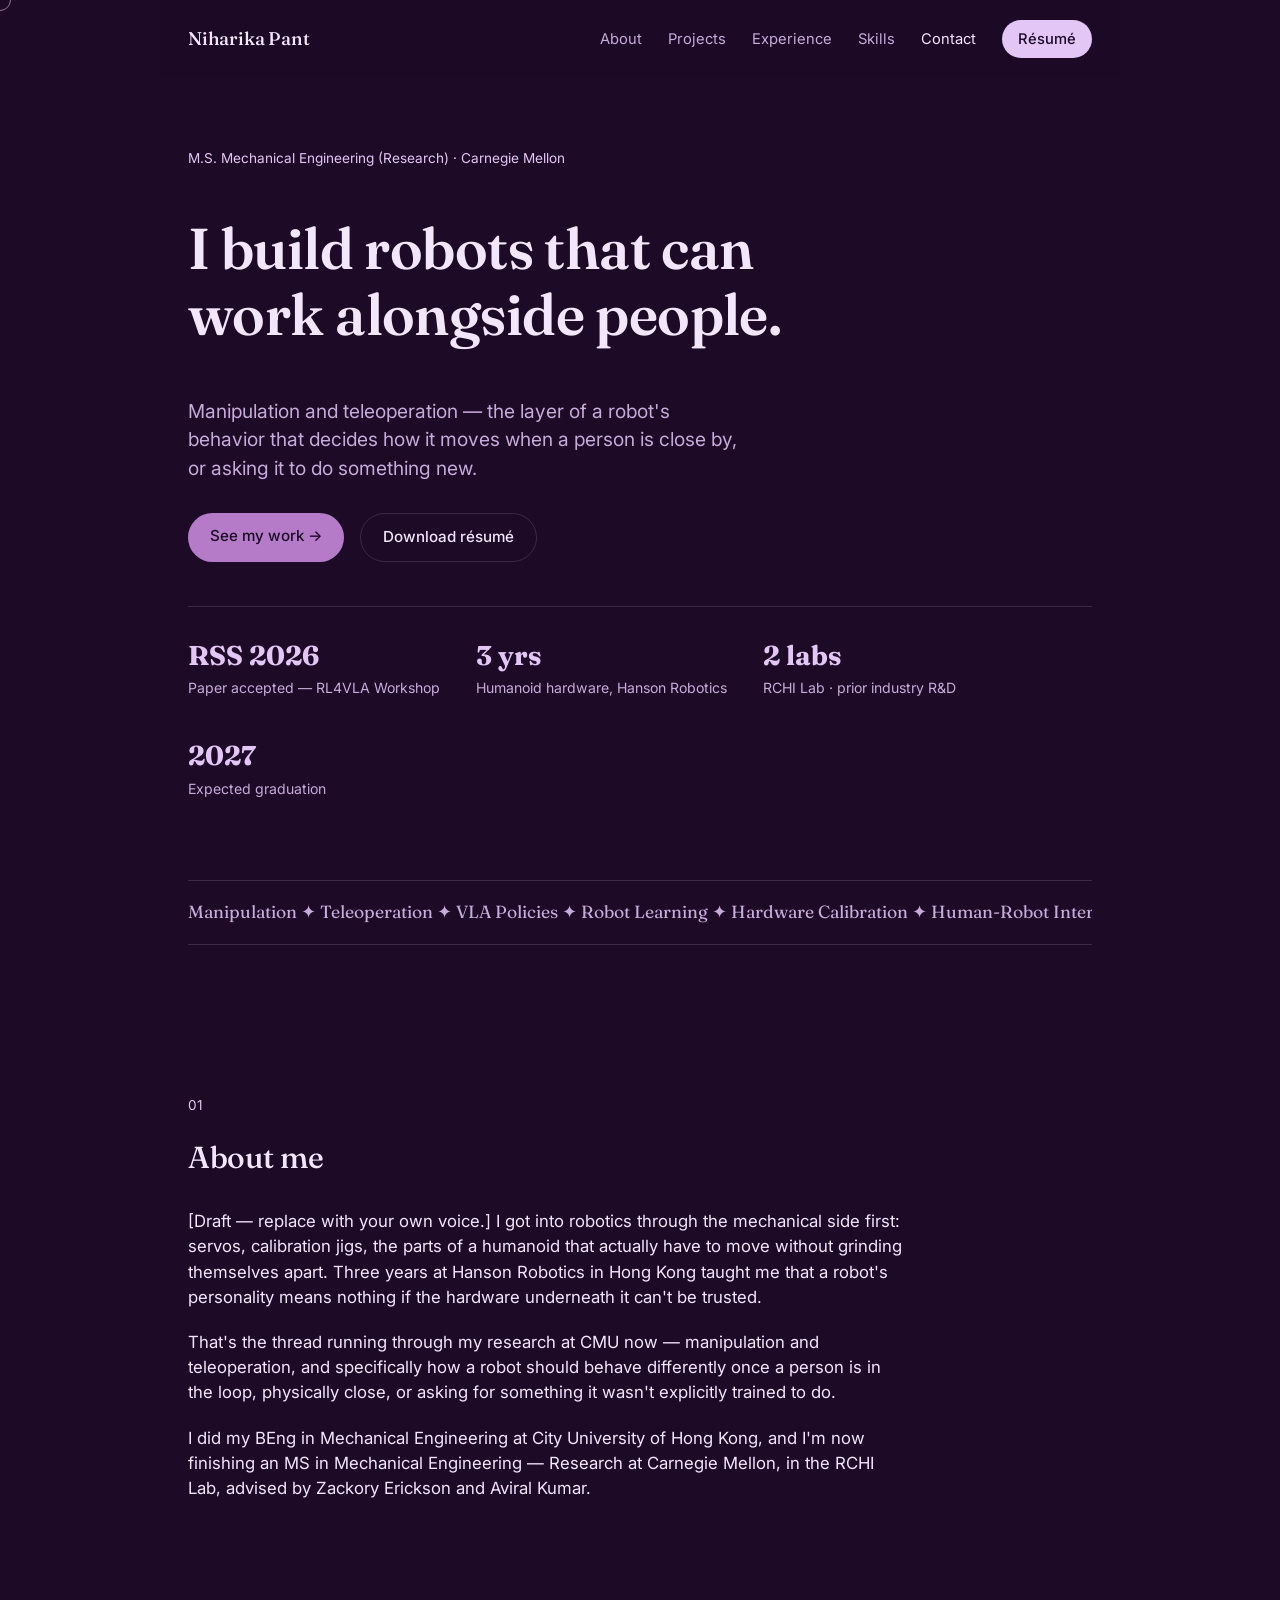
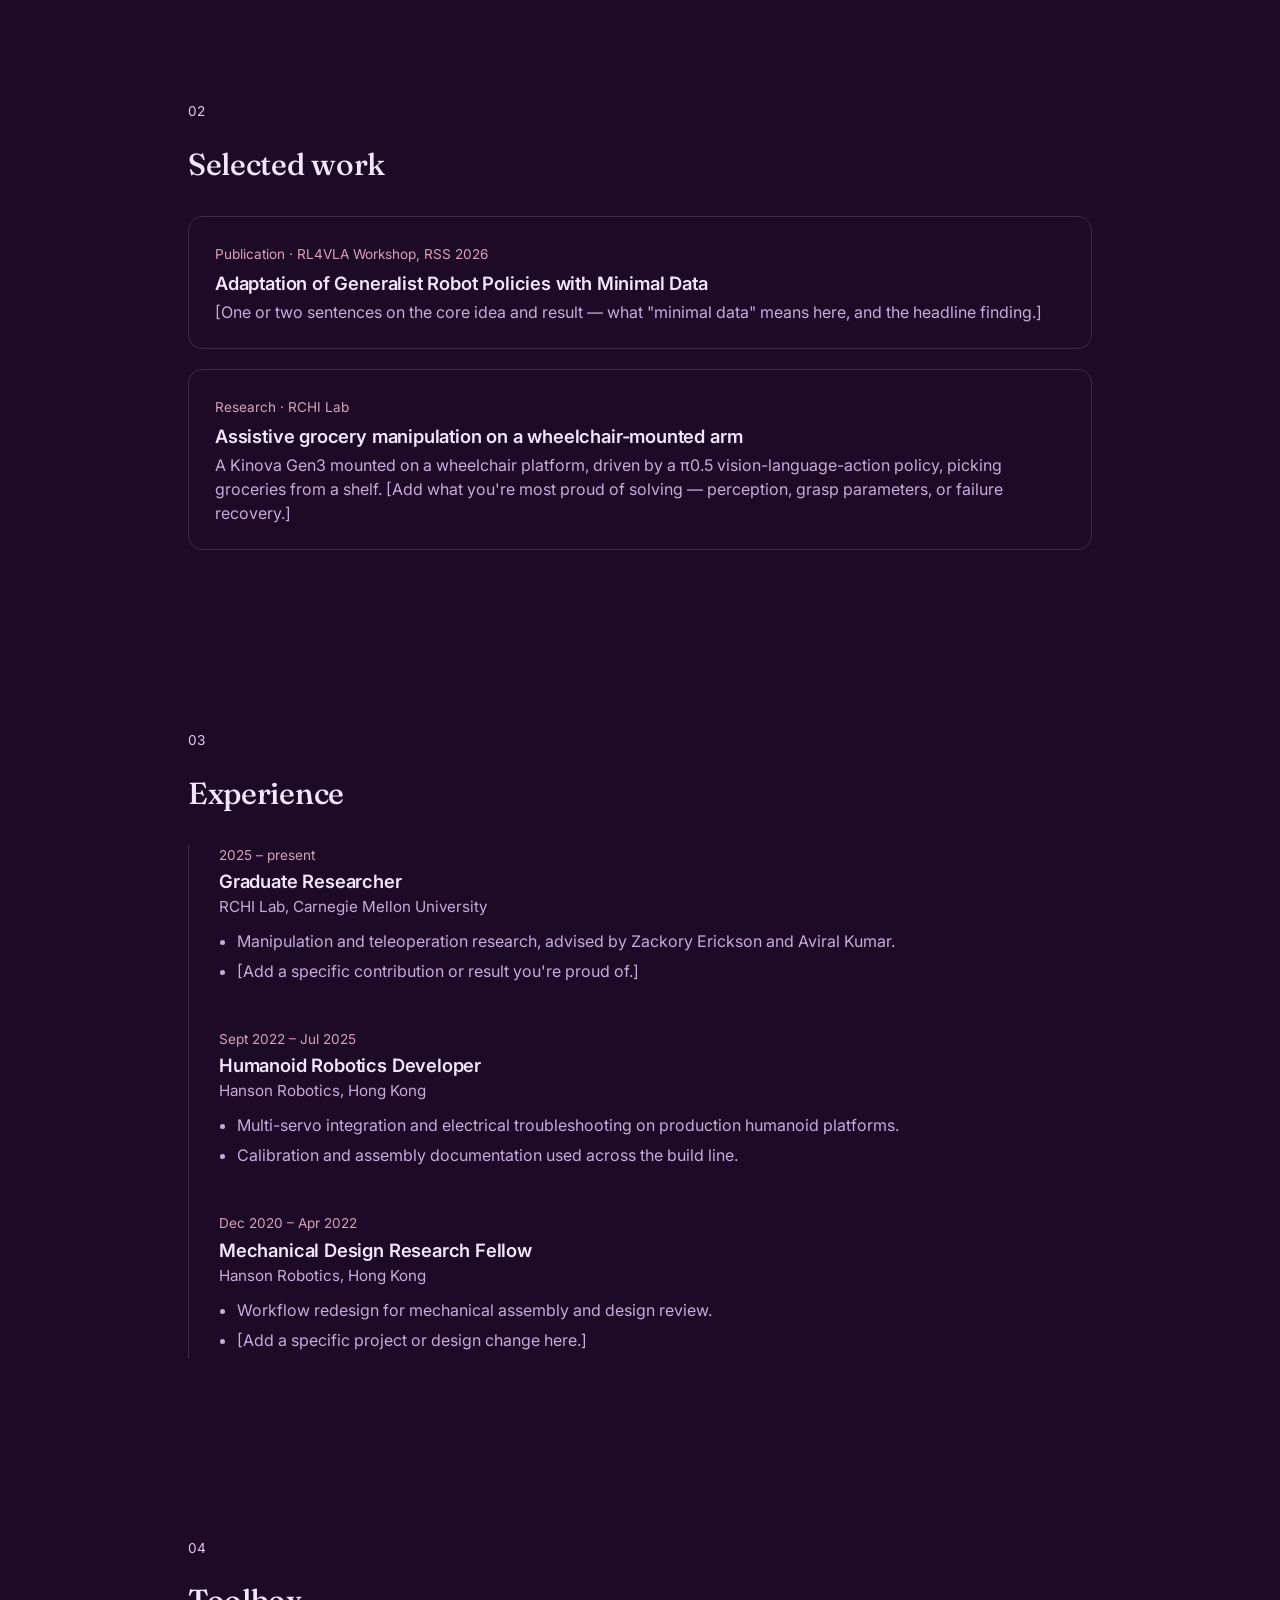
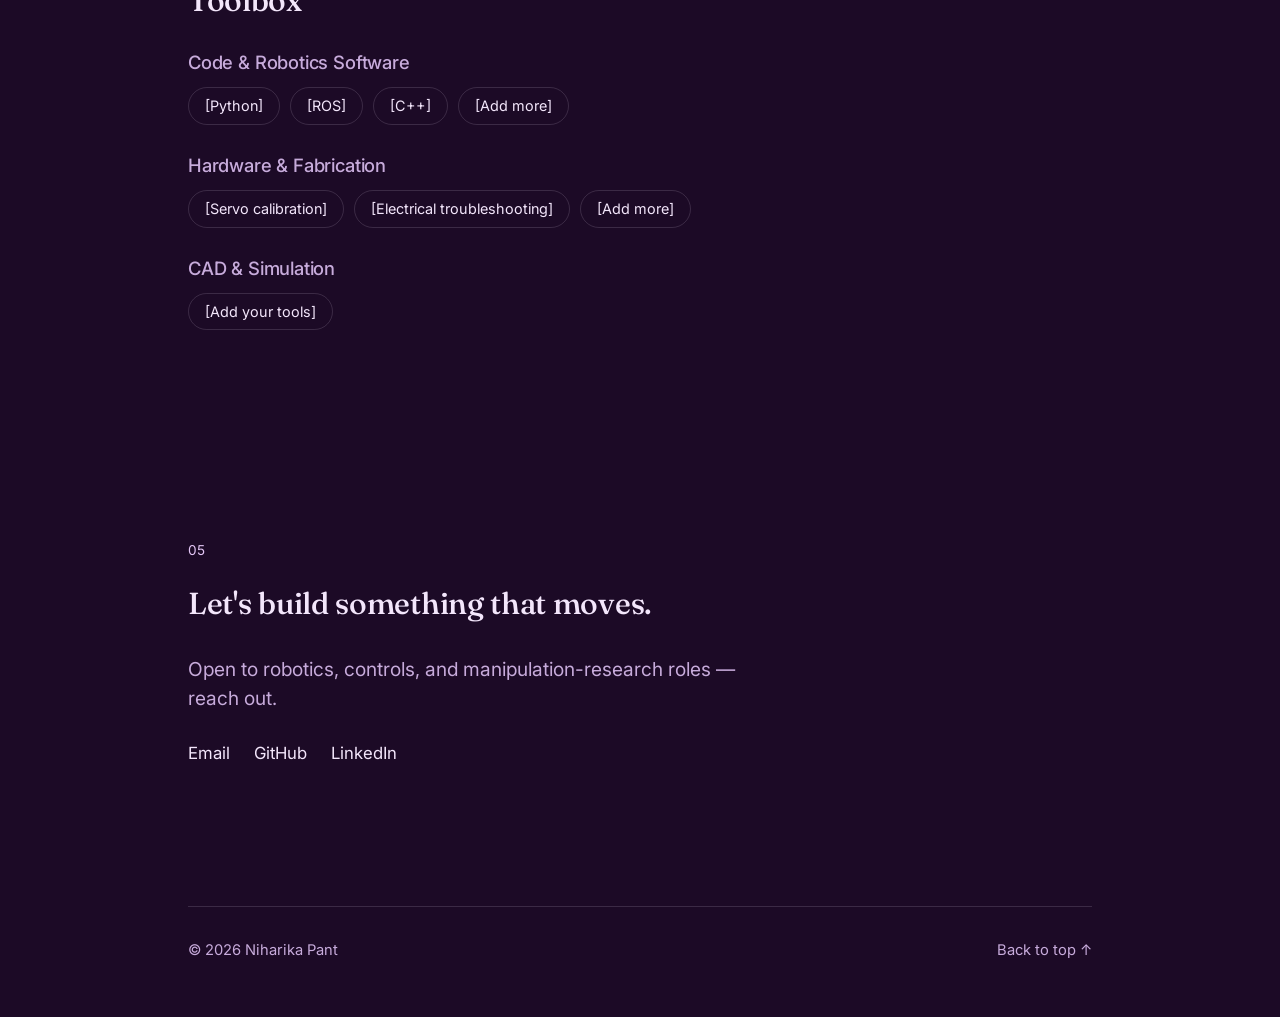
==== index.html @ 0b875dad "fix folder structure" ====
<!DOCTYPE html>
<html lang="en">
<head>
<meta charset="UTF-8">
<meta name="viewport" content="width=device-width, initial-scale=1.0">
<title>Niharika Pant</title>
<meta name="description" content="Niharika Pant — robotics researcher working on manipulation and teleoperation at Carnegie Mellon University.">
<link rel="stylesheet" href="assets/style.css">
</head>
<body>

<div class="shell">
  <header class="site-nav">
    <a href="#top" class="wordmark">Niharika Pant</a>
    <nav>
      <a href="#about">About</a>
      <a href="#projects">Projects</a>
      <a href="#experience">Experience</a>
      <a href="#skills">Skills</a>
      <a href="#contact">Contact</a>
      <a href="resume.pdf" class="btn-resume">Résumé</a>
    </nav>
  </header>

  <main id="top">

    <!-- ---------------- hero ---------------- -->
    <section style="padding: 70px 0 20px;">
      <div class="section-eyebrow">M.S. Mechanical Engineering (Research) &middot; Carnegie Mellon</div>
      <h1>I build robots that can<br>work alongside people.</h1>
      <p class="lede">
        Manipulation and teleoperation — the layer of a robot's behavior
        that decides how it moves when a person is close by, or asking
        it to do something new.
      </p>
      <div class="btn-row">
        <a href="#projects" class="btn-primary">See my work &rarr;</a>
        <a href="resume.pdf" class="btn-ghost">Download résumé</a>
      </div>

      <div class="hero-stats">
        <div class="stat"><strong>RSS 2026</strong><span>Paper accepted — RL4VLA Workshop</span></div>
        <div class="stat"><strong>3 yrs</strong><span>Humanoid hardware, Hanson Robotics</span></div>
        <div class="stat"><strong>2 labs</strong><span>RCHI Lab &middot; prior industry R&amp;D</span></div>
        <div class="stat"><strong>2027</strong><span>Expected graduation</span></div>
      </div>
    </section>

    <!-- ---------------- marquee ---------------- -->
    <div class="marquee">
      <div class="marquee-track">
        <span>Manipulation ✦ Teleoperation ✦ VLA Policies ✦ Robot Learning ✦ Hardware Calibration ✦ Human-Robot Interaction ✦</span>
        <span aria-hidden="true">Manipulation ✦ Teleoperation ✦ VLA Policies ✦ Robot Learning ✦ Hardware Calibration ✦ Human-Robot Interaction ✦</span>
      </div>
    </div>

    <!-- ---------------- about ---------------- -->
    <section id="about" class="page-section reveal">
      <div class="section-eyebrow">01</div>
      <h2>About me</h2>
      <div class="prose">
        <p>
          [Draft — replace with your own voice.] I got into robotics
          through the mechanical side first: servos, calibration jigs,
          the parts of a humanoid that actually have to move without
          grinding themselves apart. Three years at Hanson Robotics in
          Hong Kong taught me that a robot's personality means nothing
          if the hardware underneath it can't be trusted.
        </p>
        <p>
          That's the thread running through my research at CMU now —
          manipulation and teleoperation, and specifically how a robot
          should behave differently once a person is in the loop,
          physically close, or asking for something it wasn't
          explicitly trained to do.
        </p>
        <p>
          I did my BEng in Mechanical Engineering at City University of
          Hong Kong, and I'm now finishing an MS in Mechanical
          Engineering — Research at Carnegie Mellon, in the RCHI Lab,
          advised by Zackory Erickson and Aviral Kumar.
        </p>
      </div>
    </section>

    <!-- ---------------- projects ---------------- -->
    <section id="projects" class="page-section reveal">
      <div class="section-eyebrow">02</div>
      <h2>Selected work</h2>
      <div style="display: grid; gap: 20px;">

        <a href="#" class="card-link">
          <span style="font-size: 0.85rem; color: var(--terracotta);">Publication &middot; RL4VLA Workshop, RSS 2026</span>
          <h3 style="margin: 8px 0 6px;">Adaptation of Generalist Robot Policies with Minimal Data</h3>
          <p style="margin: 0; color: var(--text-dark-dim);">
            [One or two sentences on the core idea and result — what
            "minimal data" means here, and the headline finding.]
          </p>
        </a>

        <a href="#" class="card-link">
          <span style="font-size: 0.85rem; color: var(--terracotta);">Research &middot; RCHI Lab</span>
          <h3 style="margin: 8px 0 6px;">Assistive grocery manipulation on a wheelchair-mounted arm</h3>
          <p style="margin: 0; color: var(--text-dark-dim);">
            A Kinova Gen3 mounted on a wheelchair platform, driven by a
            &pi;0.5 vision-language-action policy, picking groceries
            from a shelf. [Add what you're most proud of solving —
            perception, grasp parameters, or failure recovery.]
          </p>
        </a>

      </div>
    </section>

    <!-- ---------------- experience ---------------- -->
    <section id="experience" class="page-section reveal">
      <div class="section-eyebrow">03</div>
      <h2>Experience</h2>
      <div class="timeline">

        <div class="timeline-item">
          <div class="dates">2025 – present</div>
          <h3>Graduate Researcher</h3>
          <div class="org">RCHI Lab, Carnegie Mellon University</div>
          <ul>
            <li>Manipulation and teleoperation research, advised by Zackory Erickson and Aviral Kumar.</li>
            <li>[Add a specific contribution or result you're proud of.]</li>
          </ul>
        </div>

        <div class="timeline-item">
          <div class="dates">Sept 2022 – Jul 2025</div>
          <h3>Humanoid Robotics Developer</h3>
          <div class="org">Hanson Robotics, Hong Kong</div>
          <ul>
            <li>Multi-servo integration and electrical troubleshooting on production humanoid platforms.</li>
            <li>Calibration and assembly documentation used across the build line.</li>
          </ul>
        </div>

        <div class="timeline-item">
          <div class="dates">Dec 2020 – Apr 2022</div>
          <h3>Mechanical Design Research Fellow</h3>
          <div class="org">Hanson Robotics, Hong Kong</div>
          <ul>
            <li>Workflow redesign for mechanical assembly and design review.</li>
            <li>[Add a specific project or design change here.]</li>
          </ul>
        </div>

      </div>
    </section>

    <!-- ---------------- skills ---------------- -->
    <section id="skills" class="page-section reveal">
      <div class="section-eyebrow">04</div>
      <h2>Toolbox</h2>

      <div class="skill-group">
        <h3>Code &amp; Robotics Software</h3>
        <div class="skill-chips">
          <span class="skill-chip">[Python]</span>
          <span class="skill-chip">[ROS]</span>
          <span class="skill-chip">[C++]</span>
          <span class="skill-chip">[Add more]</span>
        </div>
      </div>

      <div class="skill-group">
        <h3>Hardware &amp; Fabrication</h3>
        <div class="skill-chips">
          <span class="skill-chip">[Servo calibration]</span>
          <span class="skill-chip">[Electrical troubleshooting]</span>
          <span class="skill-chip">[Add more]</span>
        </div>
      </div>

      <div class="skill-group">
        <h3>CAD &amp; Simulation</h3>
        <div class="skill-chips">
          <span class="skill-chip">[Add your tools]</span>
        </div>
      </div>
    </section>

    <!-- ---------------- contact ---------------- -->
    <section id="contact" class="page-section reveal" style="padding-bottom: 40px;">
      <div class="section-eyebrow">05</div>
      <h2>Let's build something that moves.</h2>
      <p class="lede">Open to robotics, controls, and manipulation-research roles — reach out.</p>
      <div class="contact-links">
        <a href="mailto:you@example.com">Email</a>
        <a href="https://github.com/">GitHub</a>
        <a href="https://linkedin.com/">LinkedIn</a>
      </div>
    </section>
  </main>

  <footer class="site-footer">
    <div>&copy; 2026 Niharika Pant</div>
    <a href="#top">Back to top ↑</a>
  </footer>
</div>

<script src="assets/cursor.js"></script>
<script src="assets/interactions.js"></script>
</body>
</html>
---- assets/style.css ----
/* ============================================================
   Niharika Pant — portfolio design tokens
   Palette: Indigo + Lavender Veil (purple family only —
   the green tones from the reference trend palette are
   intentionally left out)
   Dark dusk-violet mode: home + projects
   Light lavender-white mode: about
   ============================================================ */

@import url('https://fonts.googleapis.com/css2?family=Fraunces:opsz,wght@9..144,400;9..144,500;9..144,600&family=Inter:wght@400;500;600&display=swap');

:root {
  /* source palette */
  --indigo: #4b005f;
  --lavender: #f6d7ff;

  /* dusk-violet (dark) — darkened toward indigo */
  --bg-dark: #1c0a26;
  --bg-dark-2: #2a1136;
  --bg-dark-3: #391847;
  --text-dark: #f3e6fb;
  --text-dark-dim: #c7abdb;

  /* lavender-white (light) */
  --bg-light: #f6d7ff;
  --bg-light-2: #efc9fb;
  --text-light: #4b005f;
  --text-light-dim: #7c4a8f;

  /* shared accents — mid-tone purple mixed from indigo + lavender veil */
  --accent: #b57bc9;
  --accent-2: #e3c6f5;
  --terracotta: #d9a0bb; /* dusty rose, replaces the old warm accent */

  --border-dark: rgba(243, 230, 251, 0.14);
  --border-light: rgba(75, 0, 95, 0.15);

  --serif: 'Fraunces', Georgia, serif;
  --sans: 'Inter', -apple-system, BlinkMacSystemFont, sans-serif;

  --max-w: 720px;
  --max-w-wide: 960px;
}

* { box-sizing: border-box; }

html { scroll-behavior: smooth; }

body {
  margin: 0;
  font-family: var(--sans);
  color: var(--text-dark);
  background: var(--bg-dark);
  line-height: 1.5;
  -webkit-font-smoothing: antialiased;
}

body.light-mode {
  color: var(--text-light);
  background: var(--bg-light);
}

a {
  color: inherit;
  text-decoration: none;
}

img { max-width: 100%; display: block; }

::selection {
  background: var(--accent);
  color: var(--bg-dark);
}

/* ---------- layout shell ---------- */

.shell {
  max-width: var(--max-w-wide);
  margin: 0 auto;
  padding: 0 28px;
}

header.site-nav {
  position: sticky;
  top: 0;
  z-index: 100;
  display: flex;
  align-items: center;
  justify-content: space-between;
  padding: 20px 0;
  background: rgba(28, 10, 38, 0.72);
  backdrop-filter: blur(10px);
  -webkit-backdrop-filter: blur(10px);
  margin: 0 -28px;
  padding-left: 28px;
  padding-right: 28px;
}

.site-nav .wordmark {
  font-family: var(--serif);
  font-size: 1.15rem;
  font-weight: 500;
  letter-spacing: -0.01em;
}

.site-nav nav {
  display: flex;
  align-items: center;
  gap: 26px;
  font-size: 0.92rem;
}

.site-nav nav a {
  position: relative;
  padding: 2px 0;
  color: var(--text-dark-dim);
  transition: color 0.2s ease;
}

.site-nav nav a:hover,
.site-nav nav a.active {
  color: var(--text-dark);
}

.site-nav nav a.btn-resume {
  color: var(--bg-dark);
  background: var(--accent-2);
  padding: 8px 16px;
  border-radius: 999px;
  font-weight: 500;
}

section[id] {
  scroll-margin-top: 90px;
}

/* ---------- footer ---------- */

footer.site-footer {
  border-top: 1px solid var(--border-dark);
  margin-top: 100px;
  padding: 32px 0 56px;
  display: flex;
  flex-wrap: wrap;
  gap: 20px;
  justify-content: space-between;
  align-items: baseline;
  font-size: 0.92rem;
  color: var(--text-dark-dim);
}

body.light-mode footer.site-footer {
  border-top: 1px solid var(--border-light);
  color: var(--text-light-dim);
}

footer.site-footer .links {
  display: flex;
  gap: 22px;
  flex-wrap: wrap;
}

footer.site-footer a:hover {
  color: var(--accent);
}

/* ---------- headline type scale ---------- */

h1, h2, h3 {
  font-family: var(--serif);
  font-weight: 500;
  letter-spacing: -0.01em;
  line-height: 1.15;
}

h1 { font-size: clamp(2.4rem, 5vw, 3.6rem); font-weight: 600; }
h2 { font-size: clamp(1.5rem, 3vw, 1.9rem); }
h3 { font-size: 1.15rem; font-weight: 600; font-family: var(--sans); }

p.lede {
  font-size: 1.2rem;
  color: var(--text-dark-dim);
  max-width: 46ch;
}

body.light-mode p.lede { color: var(--text-light-dim); }

.prose {
  max-width: var(--max-w);
  font-size: 1.05rem;
}

.prose p { margin: 0 0 20px; }

/* ---------- custom cursor ---------- */

.cursor-ring {
  position: fixed;
  top: 0;
  left: 0;
  width: 22px;
  height: 22px;
  border: 1.5px solid var(--accent);
  border-radius: 50%;
  pointer-events: none;
  z-index: 9999;
  mix-blend-mode: difference;
  transform: translate(-50%, -50%);
  transition: width 0.22s cubic-bezier(.2,.9,.3,1),
              height 0.22s cubic-bezier(.2,.9,.3,1),
              border-radius 0.22s ease;
  will-change: width, height, transform;
}

.cursor-ring.pill {
  border-radius: 10px;
  background: var(--accent);
  border-color: transparent;
}

@media (hover: none), (pointer: coarse) {
  .cursor-ring { display: none; }
}

@media (prefers-reduced-motion: reduce) {
  .cursor-ring { display: none; }
}

/* ---------- hero stats ---------- */

.hero-stats {
  display: flex;
  flex-wrap: wrap;
  gap: 36px;
  margin-top: 44px;
  padding-top: 28px;
  border-top: 1px solid var(--border-dark);
}

.hero-stats .stat strong {
  display: block;
  font-family: var(--serif);
  font-size: 1.7rem;
  color: var(--accent-2);
}

.hero-stats .stat span {
  font-size: 0.88rem;
  color: var(--text-dark-dim);
}

.btn-row { display: flex; gap: 16px; flex-wrap: wrap; margin-top: 30px; }

.btn-primary, .btn-ghost {
  padding: 12px 22px;
  border-radius: 999px;
  font-size: 0.95rem;
  font-weight: 500;
  display: inline-block;
}

.btn-primary { background: var(--accent); color: var(--bg-dark); }
.btn-ghost { border: 1px solid var(--border-dark); }

/* ---------- marquee ticker ---------- */

.marquee {
  overflow: hidden;
  border-top: 1px solid var(--border-dark);
  border-bottom: 1px solid var(--border-dark);
  padding: 18px 0;
  margin: 60px 0;
}

.marquee-track {
  display: flex;
  gap: 40px;
  width: max-content;
  animation: marquee-scroll 26s linear infinite;
  font-family: var(--serif);
  font-size: 1.1rem;
  color: var(--text-dark-dim);
  white-space: nowrap;
}

.marquee:hover .marquee-track { animation-play-state: paused; }

@keyframes marquee-scroll {
  from { transform: translateX(0); }
  to   { transform: translateX(-50%); }
}

@media (prefers-reduced-motion: reduce) {
  .marquee-track { animation: none; }
  .marquee { overflow-x: auto; }
}

/* ---------- scroll reveal ---------- */

.reveal {
  opacity: 0;
  transform: translateY(18px);
  transition: opacity 0.6s ease, transform 0.6s ease;
}

.reveal.visible {
  opacity: 1;
  transform: translateY(0);
}

@media (prefers-reduced-motion: reduce) {
  .reveal { opacity: 1; transform: none; transition: none; }
}

/* ---------- section spacing ---------- */

section.page-section { padding: 90px 0; }
section.page-section h2 { margin-bottom: 34px; }

.section-eyebrow {
  font-size: 0.85rem;
  color: var(--accent-2);
  margin-bottom: 8px;
}

/* ---------- cards (projects) ---------- */

.card-link, .card-static {
  display: block;
  padding: 24px 26px;
  border: 1px solid var(--border-dark);
  border-radius: 14px;
  transition: border-color 0.25s ease, transform 0.25s ease;
}

.card-link:hover {
  border-color: var(--accent);
  transform: translateY(-3px);
}

/* ---------- timeline (experience) ---------- */

.timeline { border-left: 1px solid var(--border-dark); padding-left: 30px; display: grid; gap: 40px; }

.timeline-item .dates {
  font-size: 0.85rem;
  color: var(--terracotta);
}

.timeline-item h3 { margin: 6px 0 4px; }

.timeline-item .org { color: var(--text-dark-dim); font-size: 0.95rem; margin-bottom: 10px; }

.timeline-item ul { margin: 0; padding-left: 18px; color: var(--text-dark-dim); }
.timeline-item li { margin-bottom: 6px; }

/* ---------- skills ---------- */

.skill-group { margin-bottom: 30px; }
.skill-group h3 { margin-bottom: 14px; color: var(--text-dark-dim); font-weight: 500; }

.skill-chips { display: flex; flex-wrap: wrap; gap: 10px; }

.skill-chip {
  padding: 7px 16px;
  border: 1px solid var(--border-dark);
  border-radius: 999px;
  font-size: 0.9rem;
  transition: border-color 0.2s ease, color 0.2s ease;
}

.skill-chip:hover { border-color: var(--accent); color: var(--accent-2); }

/* ---------- contact ---------- */

.contact-links {
  display: flex;
  flex-wrap: wrap;
  gap: 24px;
  margin-top: 28px;
  font-size: 1.05rem;
}

.contact-links a:hover { color: var(--accent-2); }
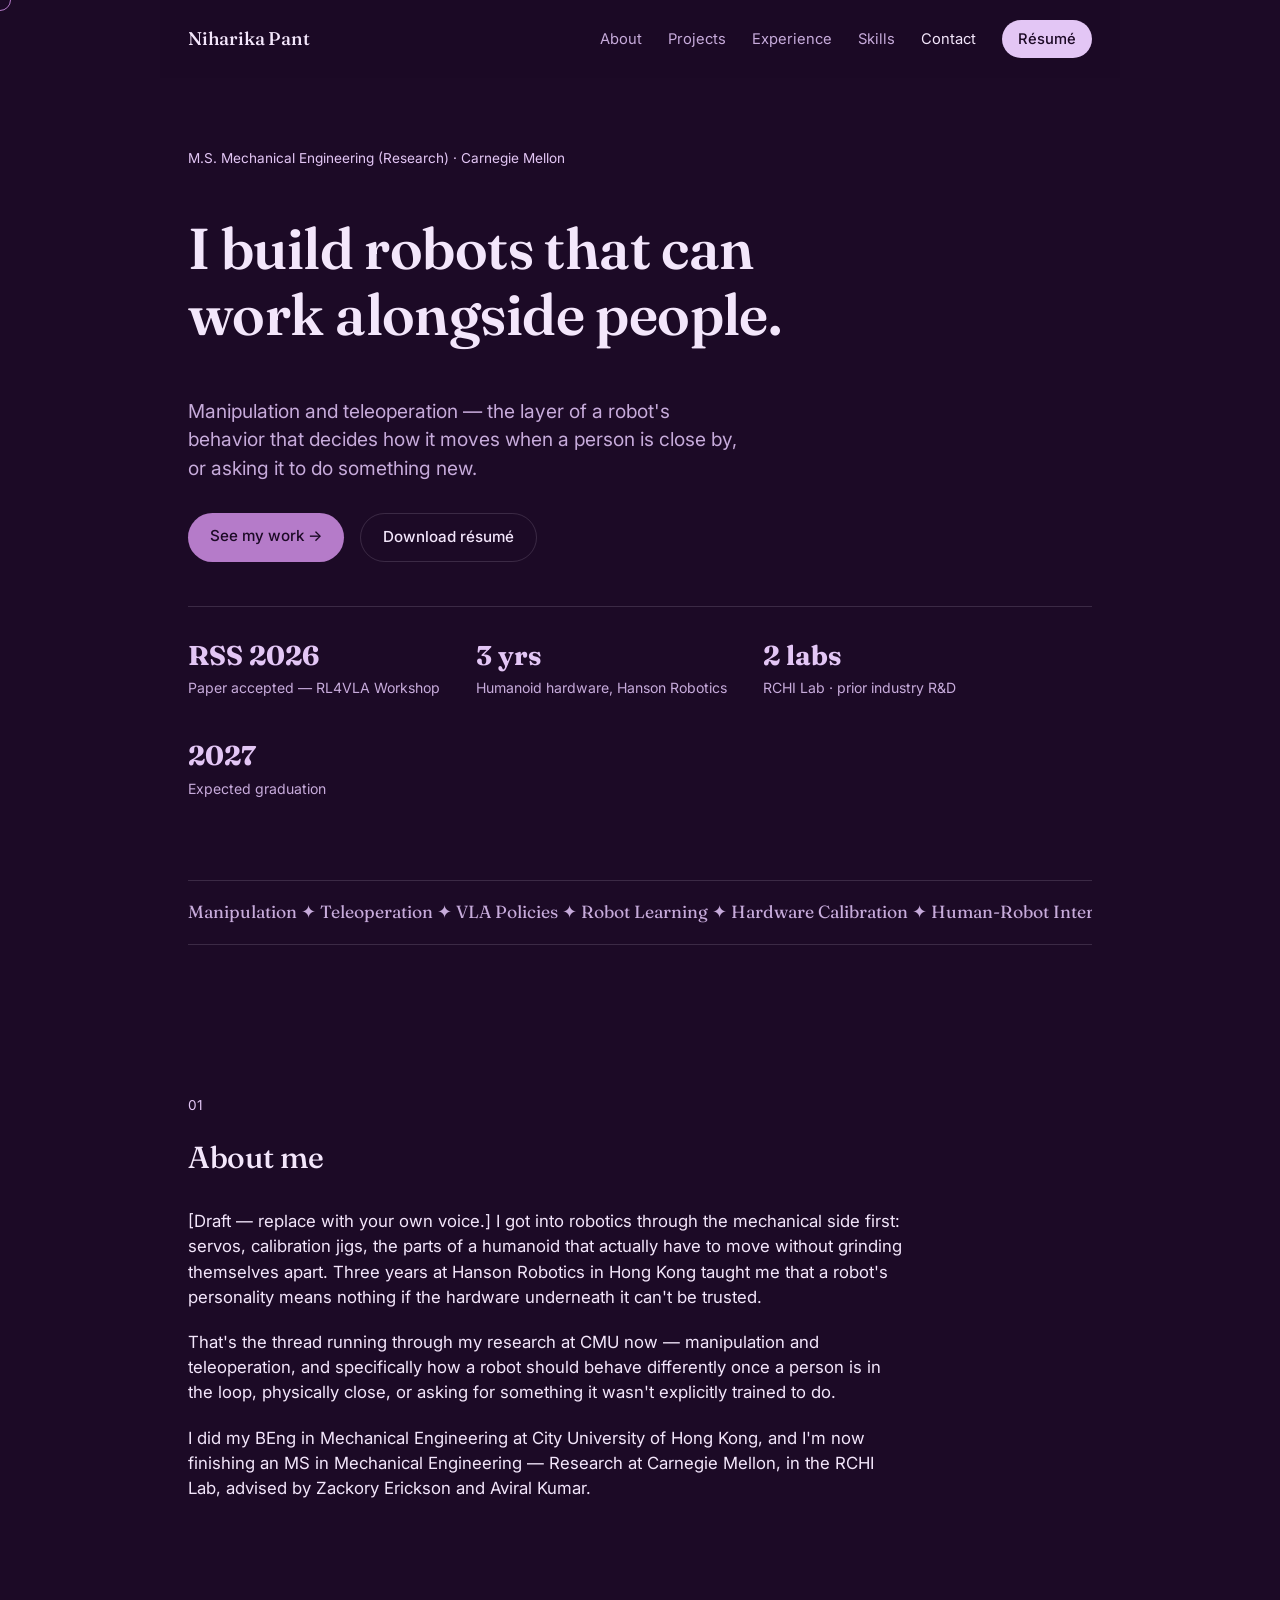
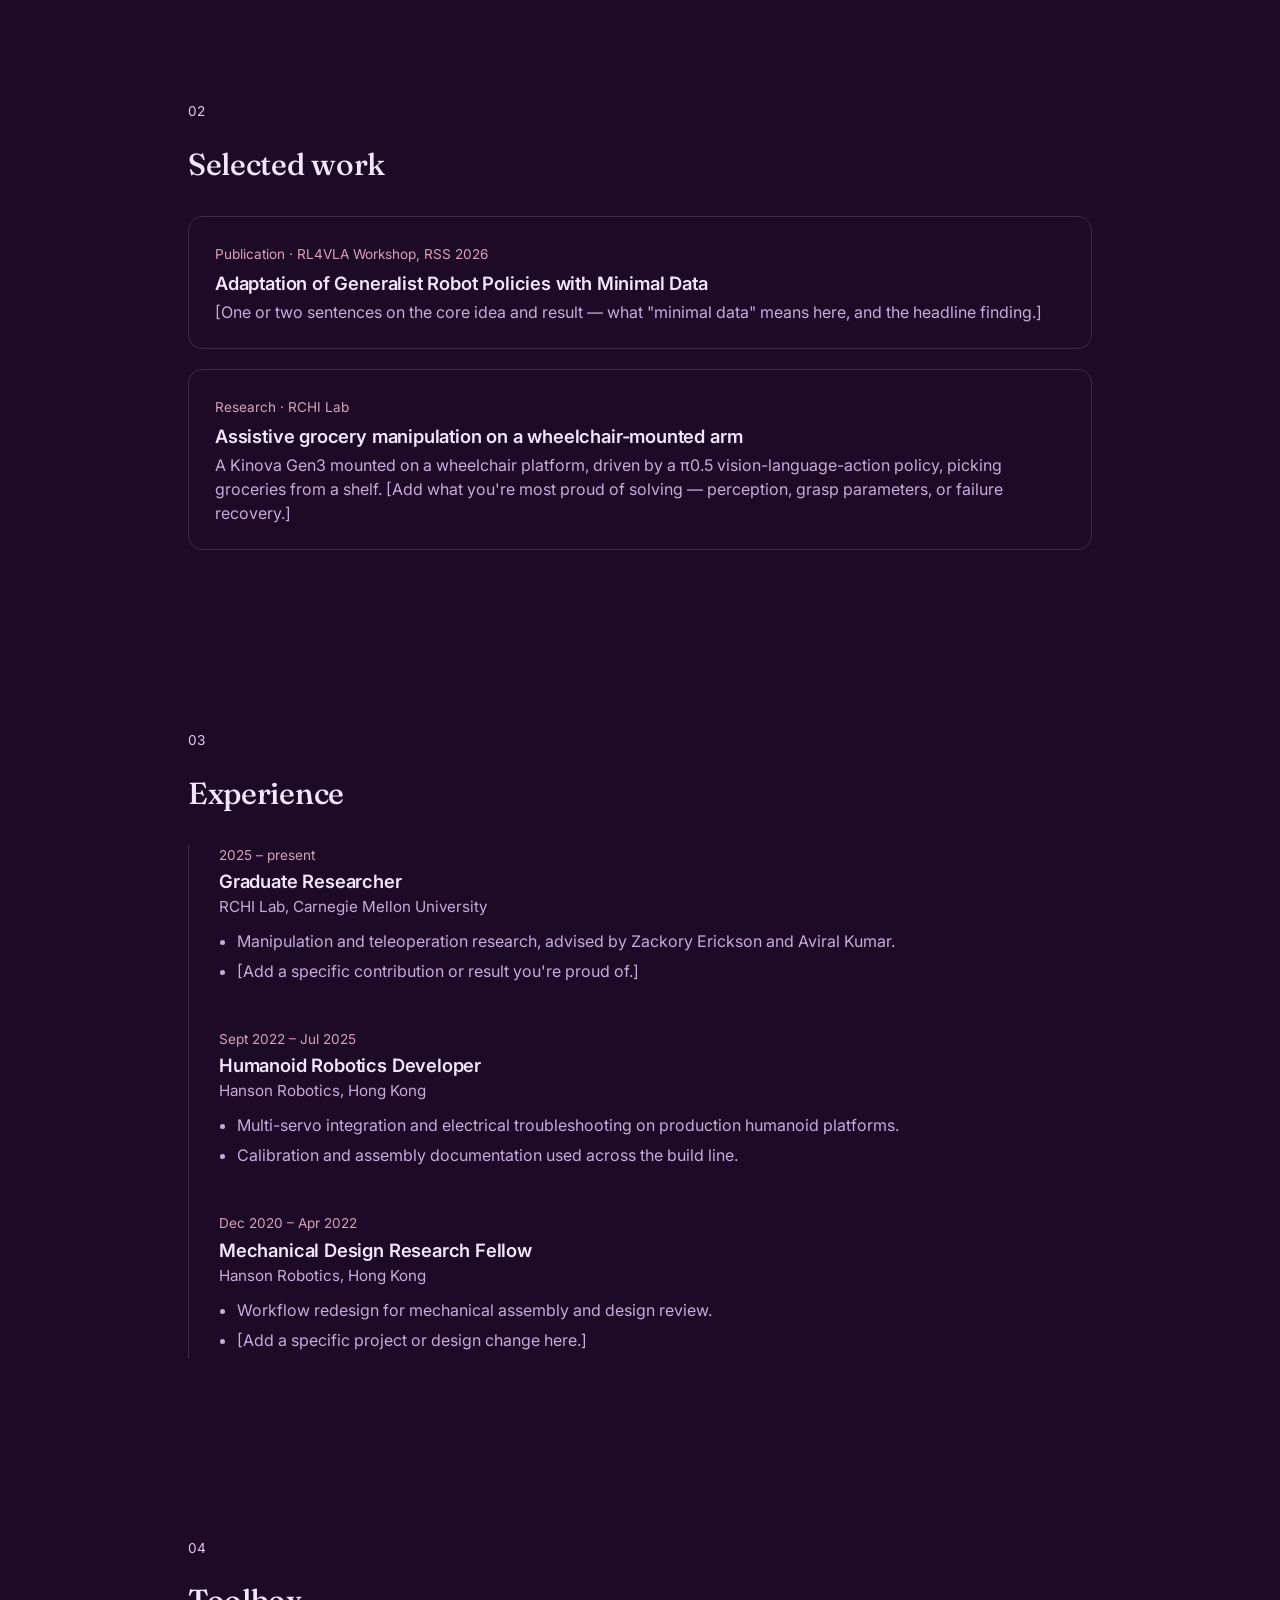
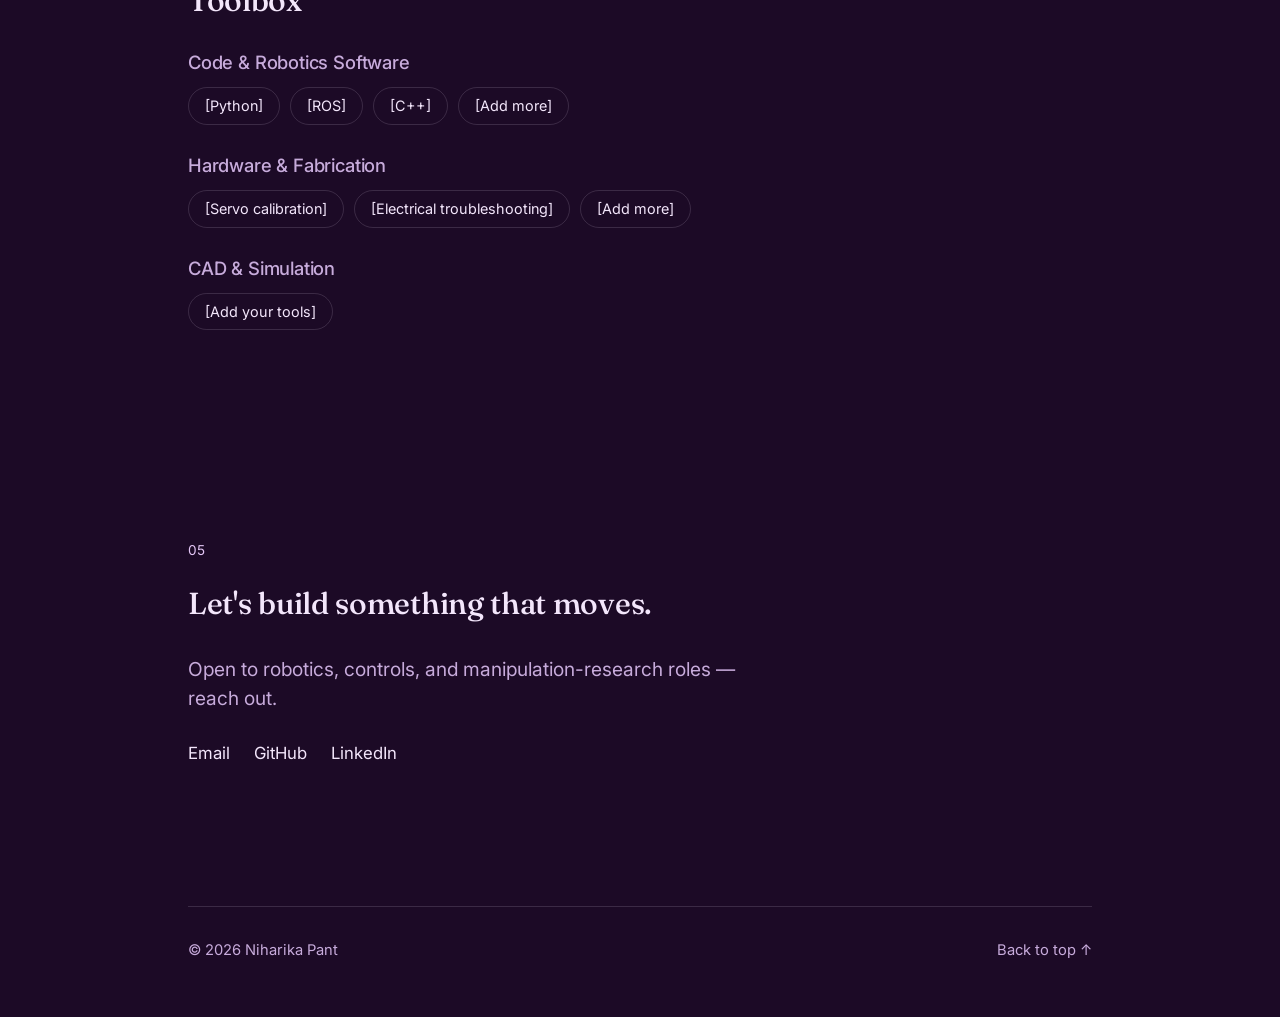
==== commit e5f04b1e: "update in cursor hover" ====
--- a/index.html
+++ b/index.html
@@ -191,7 +191,7 @@
       <div class="contact-links">
         <a href="mailto:you@example.com">Email</a>
         <a href="https://github.com/">GitHub</a>
-        <a href="https://linkedin.com/">LinkedIn</a>
+        <a href="https://www.linkedin.com/in/niharika-pant/">LinkedIn</a>
       </div>
     </section>
   </main>
--- a/assets/style.css
+++ b/assets/style.css
@@ -203,8 +203,7 @@
   border: 1.5px solid var(--accent);
   border-radius: 50%;
   pointer-events: none;
-  z-index: 9999;
-  mix-blend-mode: difference;
+  z-index: 5;
   transform: translate(-50%, -50%);
   transition: width 0.22s cubic-bezier(.2,.9,.3,1),
               height 0.22s cubic-bezier(.2,.9,.3,1),
@@ -213,9 +212,17 @@
 }
 
 .cursor-ring.pill {
-  border-radius: 10px;
-  background: var(--accent);
+  border-radius: 6px;
+  background: var(--accent-2);
   border-color: transparent;
+}
+
+/* the hovered link itself sits above the ring's fill, and switches to
+   a dark, readable color against the light accent highlight */
+a.cursor-target {
+  position: relative;
+  z-index: 6;
+  color: var(--bg-dark) !important;
 }
 
 @media (hover: none), (pointer: coarse) {
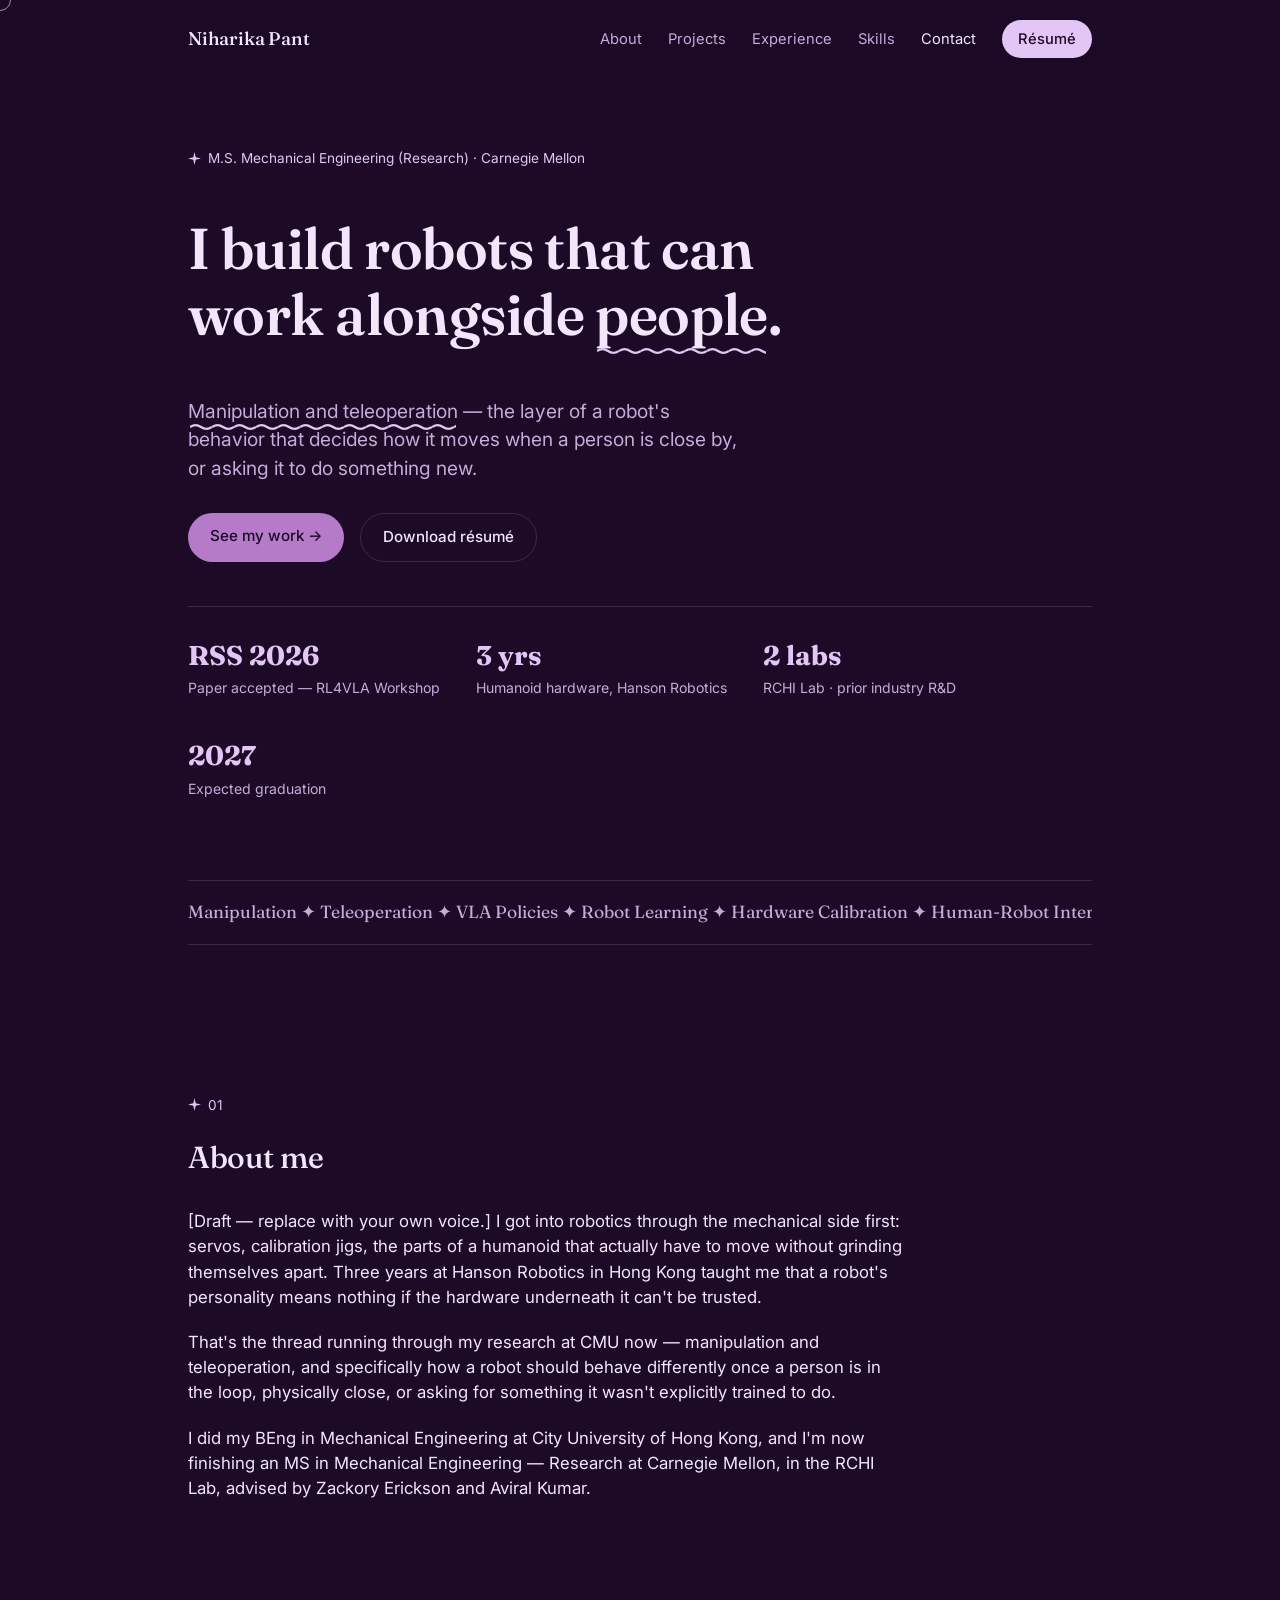
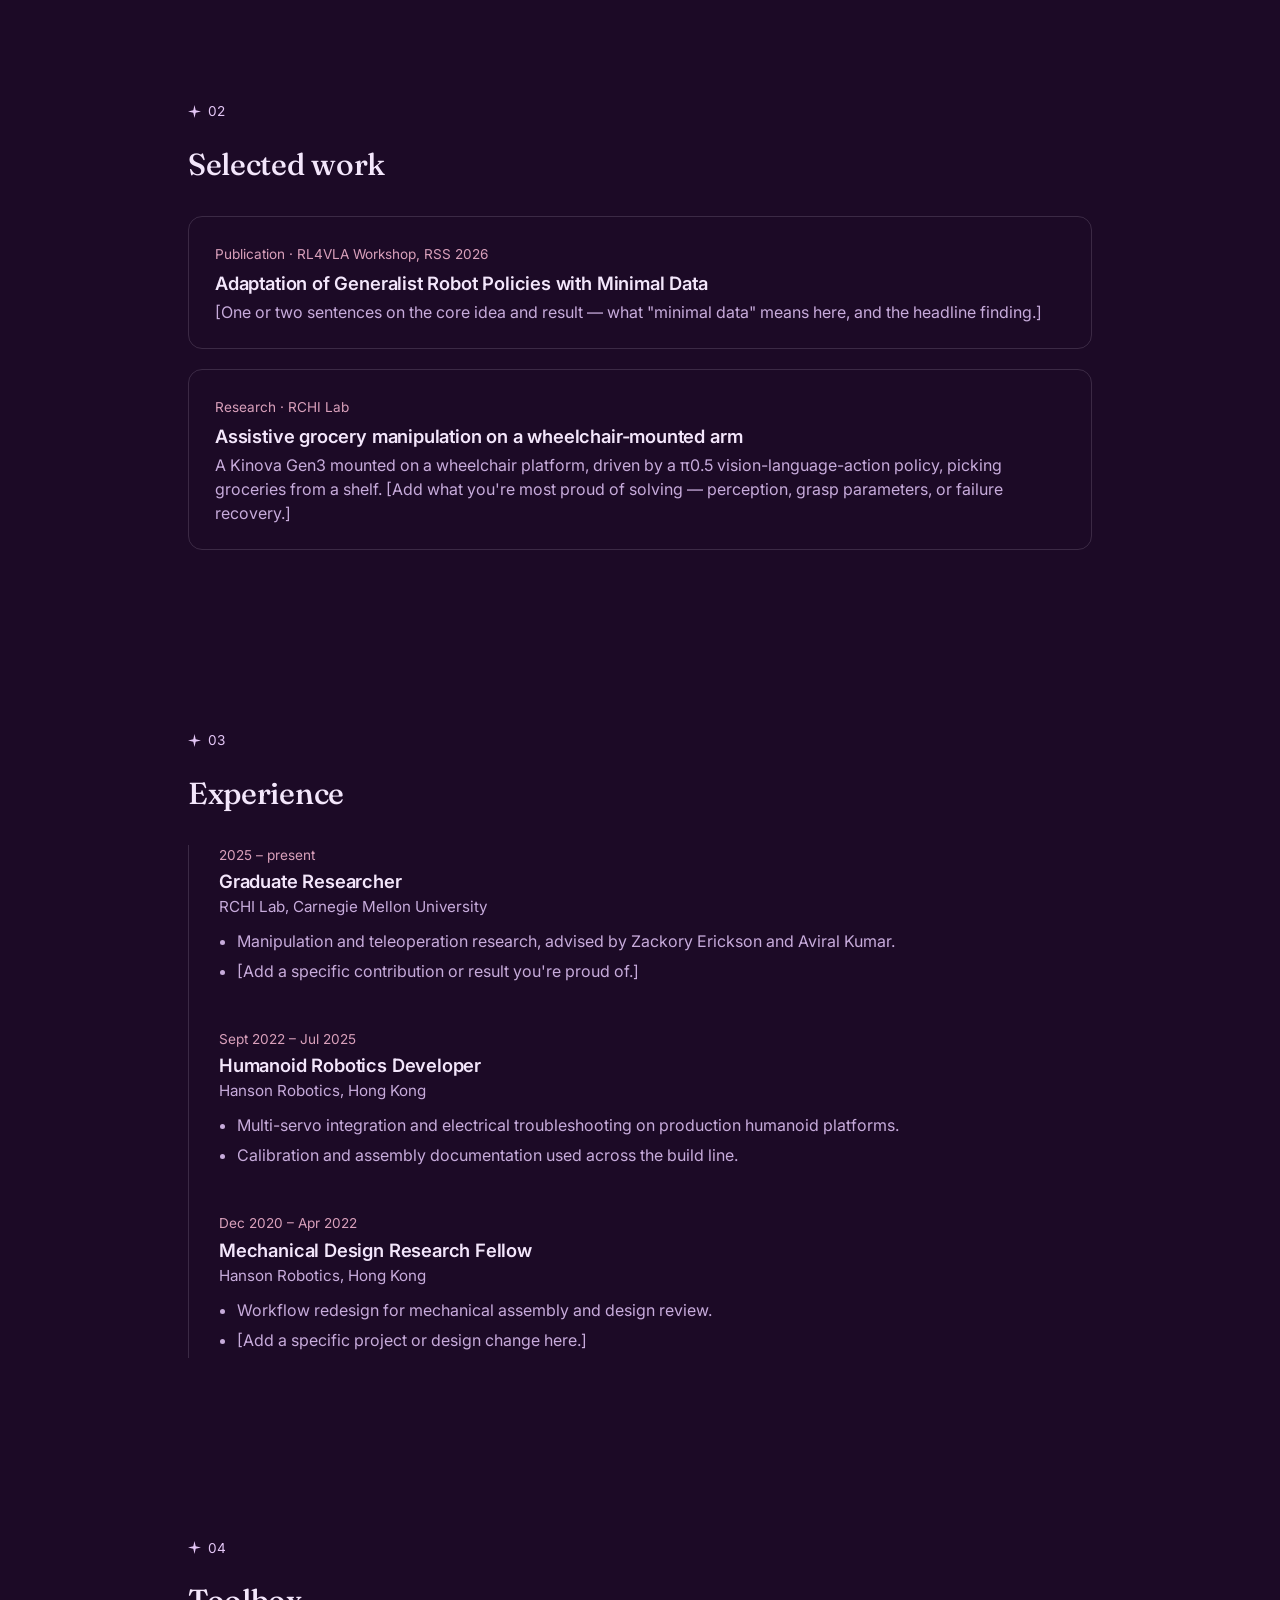
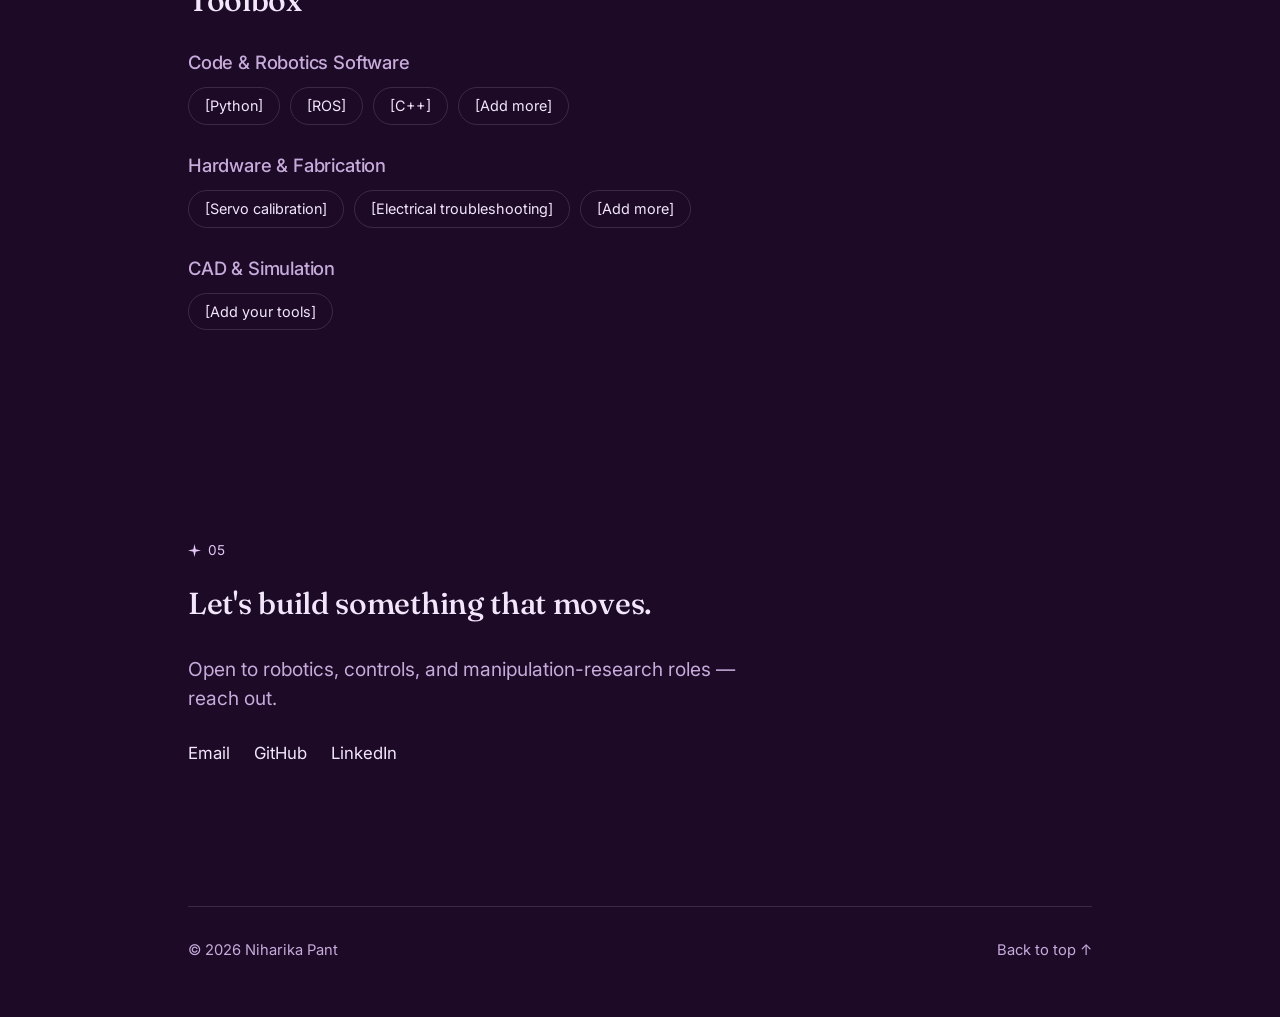
==== commit 48052fdb: "update to site (sparkle)" ====
--- a/index.html
+++ b/index.html
@@ -27,11 +27,11 @@
     <!-- ---------------- hero ---------------- -->
     <section style="padding: 70px 0 20px;">
       <div class="section-eyebrow">M.S. Mechanical Engineering (Research) &middot; Carnegie Mellon</div>
-      <h1>I build robots that can<br>work alongside people.</h1>
+      <h1>I build robots that can<br>work alongside <span class="scribble">people</span>.</h1>
       <p class="lede">
-        Manipulation and teleoperation — the layer of a robot's behavior
-        that decides how it moves when a person is close by, or asking
-        it to do something new.
+        <span class="scribble">Manipulation and teleoperation</span> —
+        the layer of a robot's behavior that decides how it moves when
+        a person is close by, or asking it to do something new.
       </p>
       <div class="btn-row">
         <a href="#projects" class="btn-primary">See my work &rarr;</a>
--- a/assets/style.css
+++ b/assets/style.css
@@ -328,6 +328,48 @@
   font-size: 0.85rem;
   color: var(--accent-2);
   margin-bottom: 8px;
+  display: flex;
+  align-items: center;
+  gap: 7px;
+}
+
+.section-eyebrow::before {
+  content: '';
+  display: inline-block;
+  width: 13px;
+  height: 13px;
+  background-color: currentColor;
+  -webkit-mask: url("data:image/svg+xml,%3Csvg xmlns='http://www.w3.org/2000/svg' viewBox='0 0 24 24'%3E%3Cpath d='M12 0 L14.2 9.8 L24 12 L14.2 14.2 L12 24 L9.8 14.2 L0 12 L9.8 9.8 Z'/%3E%3C/svg%3E") no-repeat center / contain;
+  mask: url("data:image/svg+xml,%3Csvg xmlns='http://www.w3.org/2000/svg' viewBox='0 0 24 24'%3E%3Cpath d='M12 0 L14.2 9.8 L24 12 L14.2 14.2 L12 24 L9.8 14.2 L0 12 L9.8 9.8 Z'/%3E%3C/svg%3E") no-repeat center / contain;
+  animation: sparkle-twinkle 2.4s ease-in-out infinite;
+}
+
+@keyframes sparkle-twinkle {
+  0%, 100% { opacity: 0.55; transform: scale(0.8) rotate(0deg); }
+  50%      { opacity: 1;    transform: scale(1) rotate(8deg); }
+}
+
+/* ---------- hand-drawn scribble underline ---------- */
+
+.scribble {
+  position: relative;
+  display: inline-block;
+}
+
+.scribble::after {
+  content: '';
+  position: absolute;
+  left: 2px;
+  right: 2px;
+  bottom: -6px;
+  height: 8px;
+  background-color: var(--accent-2);
+  -webkit-mask: url("data:image/svg+xml,%3Csvg xmlns='http://www.w3.org/2000/svg' viewBox='0 0 24 8'%3E%3Cpath d='M0 4 Q6 0 12 4 T24 4' stroke='black' stroke-width='2.5' fill='none'/%3E%3C/svg%3E") repeat-x left center / 22px 8px;
+  mask: url("data:image/svg+xml,%3Csvg xmlns='http://www.w3.org/2000/svg' viewBox='0 0 24 8'%3E%3Cpath d='M0 4 Q6 0 12 4 T24 4' stroke='black' stroke-width='2.5' fill='none'/%3E%3C/svg%3E") repeat-x left center / 22px 8px;
+}
+
+@media (prefers-reduced-motion: reduce) {
+  .section-eyebrow::before { animation: none; }
 }
 
 /* ---------- cards (projects) ---------- */
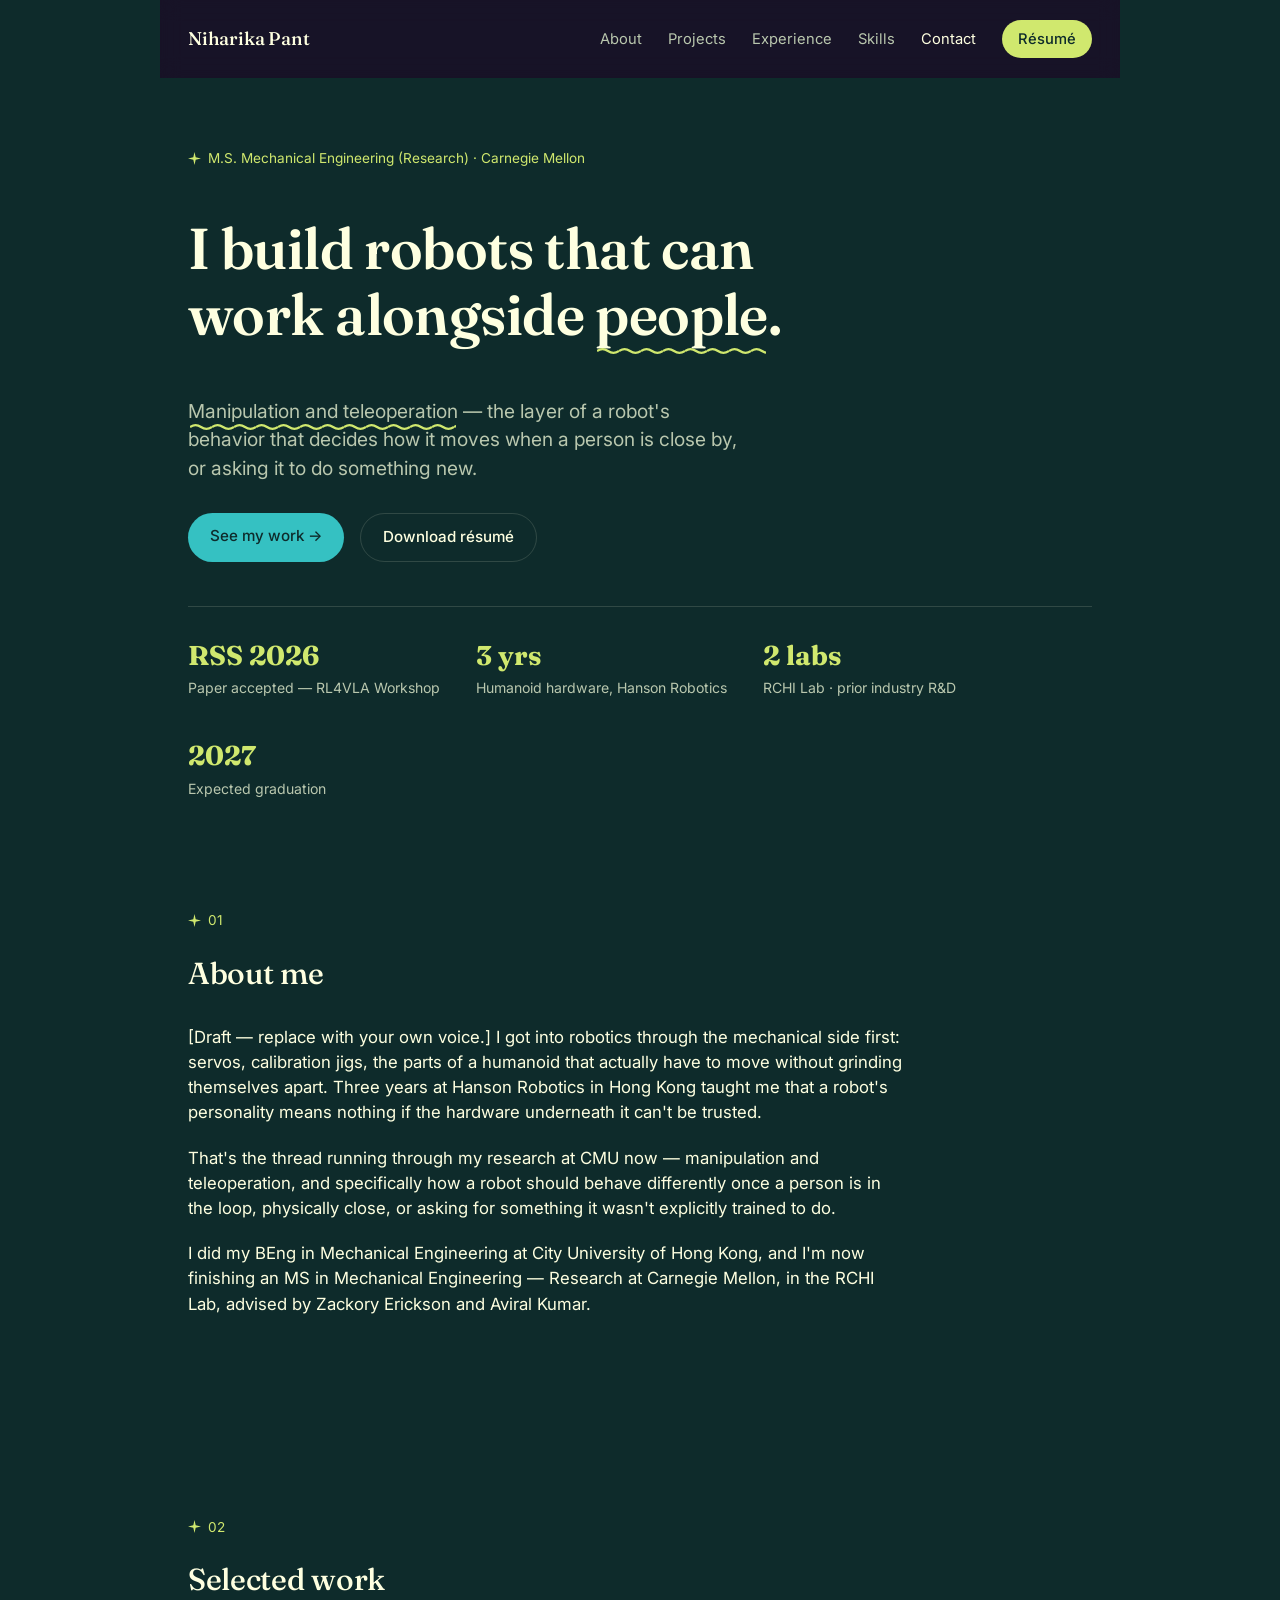
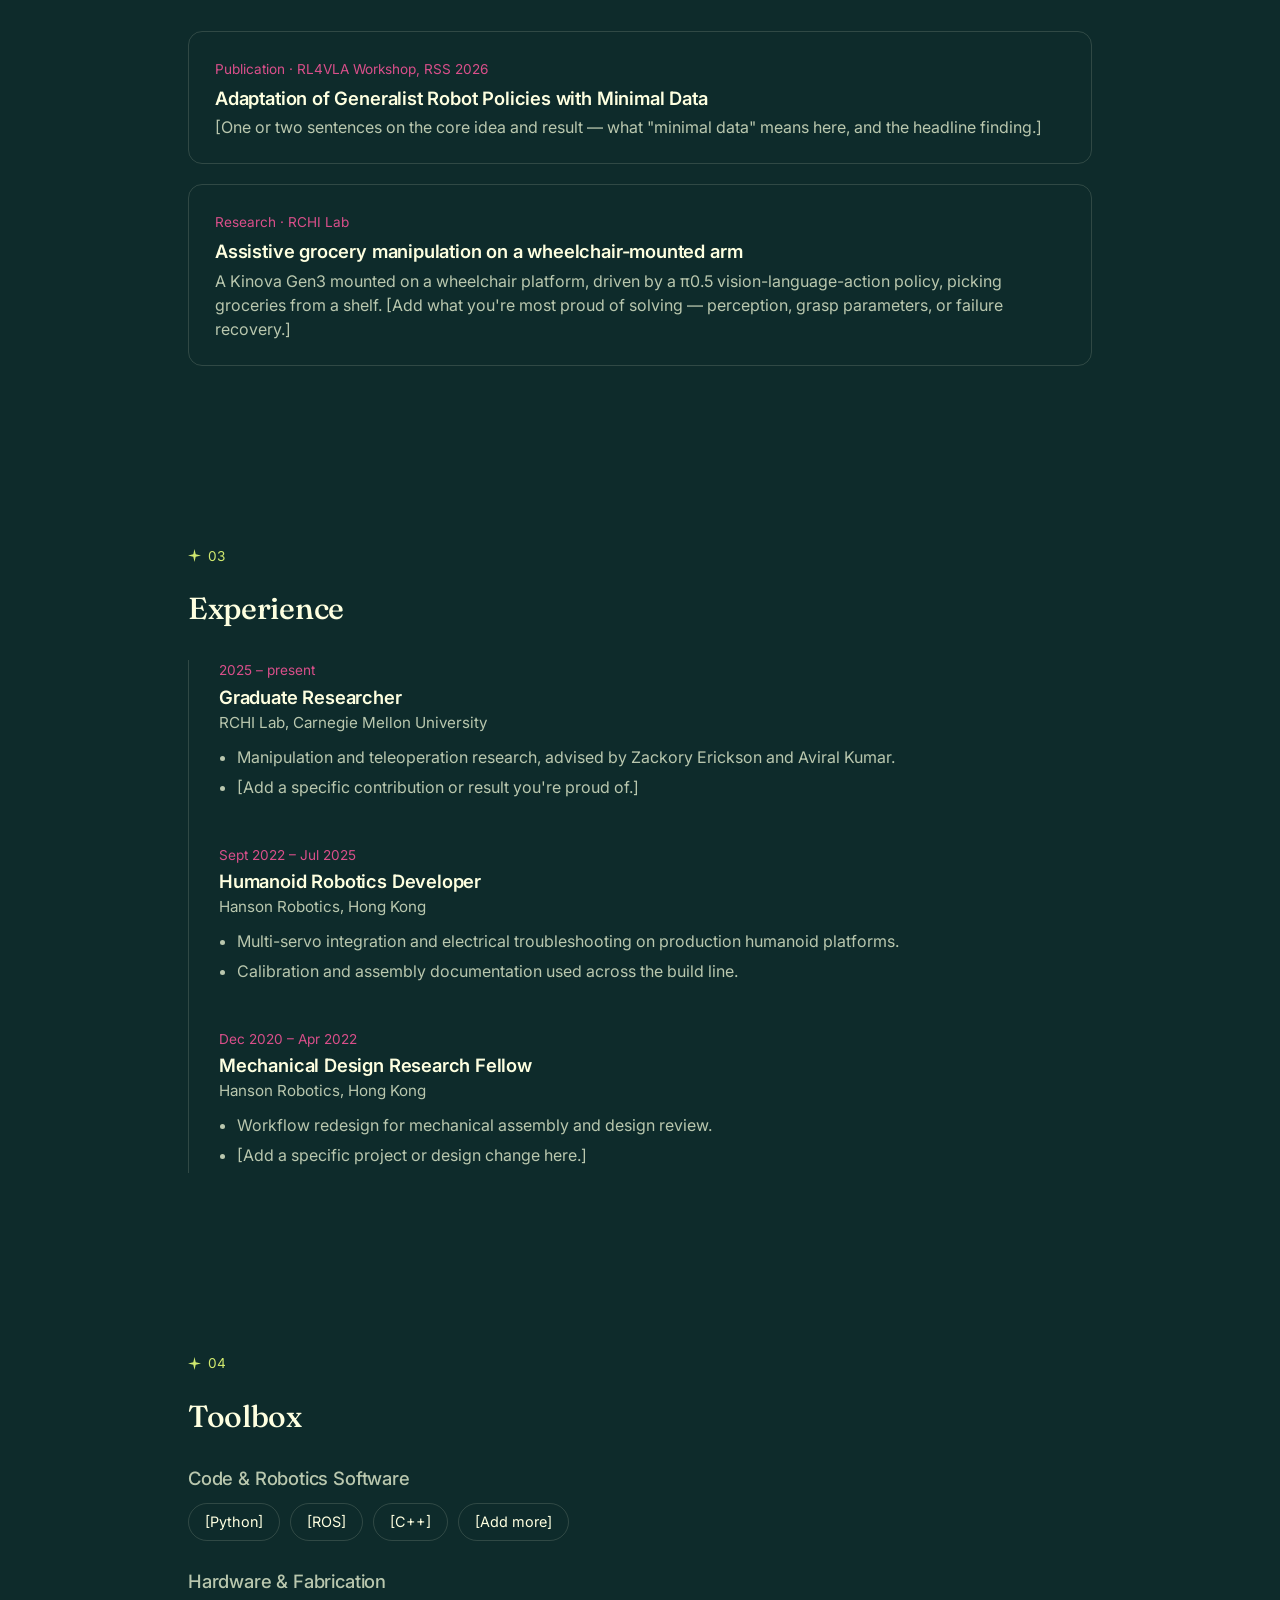
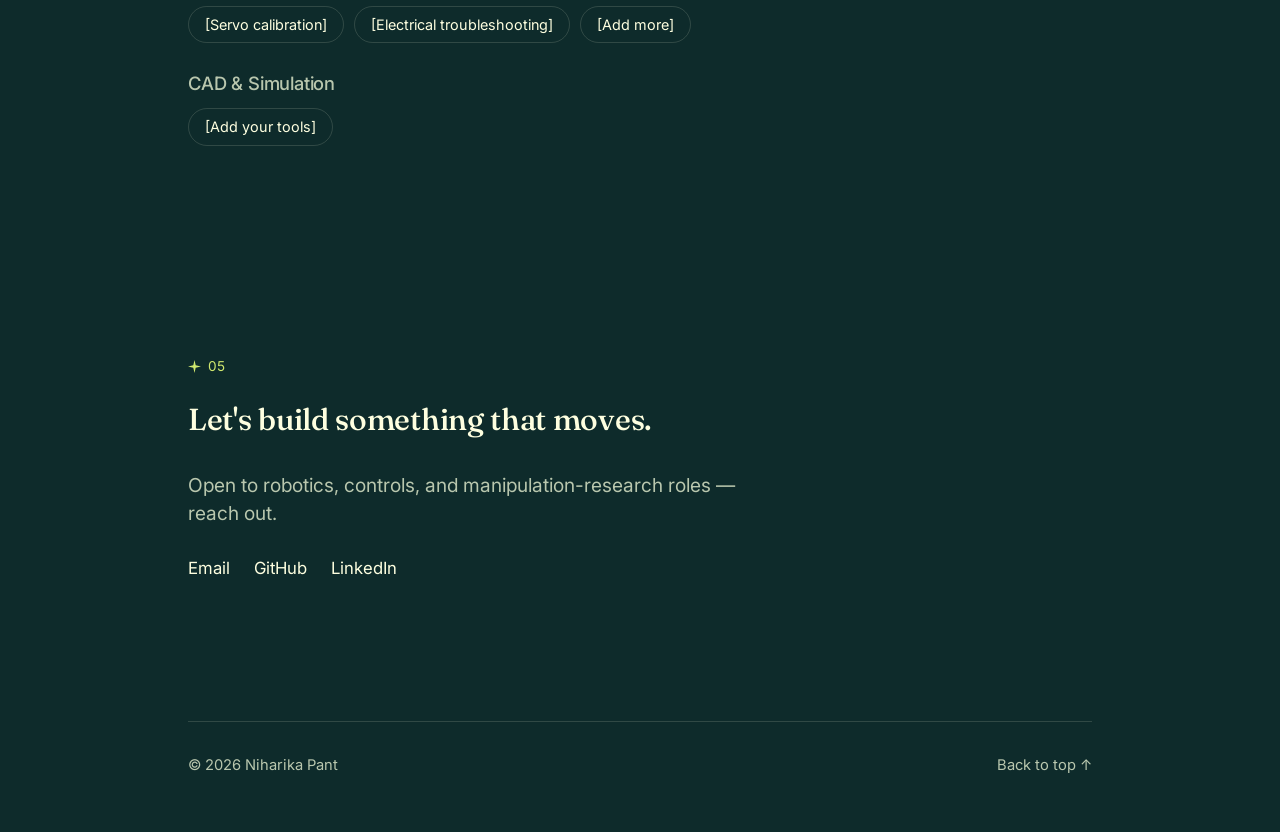
==== commit 3d3b249f: "colour change" ====
--- a/index.html
+++ b/index.html
@@ -45,14 +45,6 @@
         <div class="stat"><strong>2027</strong><span>Expected graduation</span></div>
       </div>
     </section>
-
-    <!-- ---------------- marquee ---------------- -->
-    <div class="marquee">
-      <div class="marquee-track">
-        <span>Manipulation ✦ Teleoperation ✦ VLA Policies ✦ Robot Learning ✦ Hardware Calibration ✦ Human-Robot Interaction ✦</span>
-        <span aria-hidden="true">Manipulation ✦ Teleoperation ✦ VLA Policies ✦ Robot Learning ✦ Hardware Calibration ✦ Human-Robot Interaction ✦</span>
-      </div>
-    </div>
 
     <!-- ---------------- about ---------------- -->
     <section id="about" class="page-section reveal">
@@ -202,7 +194,6 @@
   </footer>
 </div>
 
-<script src="assets/cursor.js"></script>
 <script src="assets/interactions.js"></script>
 </body>
 </html>
--- a/assets/style.css
+++ b/assets/style.css
@@ -1,39 +1,37 @@
 /* ============================================================
    Niharika Pant — portfolio design tokens
-   Palette: Indigo + Lavender Veil (purple family only —
-   the green tones from the reference trend palette are
-   intentionally left out)
-   Dark dusk-violet mode: home + projects
-   Light lavender-white mode: about
+   Palette: Cherry Rose, Light Yellow, Lime Cream, Strong Cyan
    ============================================================ */
 
 @import url('https://fonts.googleapis.com/css2?family=Fraunces:opsz,wght@9..144,400;9..144,500;9..144,600&family=Inter:wght@400;500;600&display=swap');
 
 :root {
   /* source palette */
-  --indigo: #4b005f;
-  --lavender: #f6d7ff;
-
-  /* dusk-violet (dark) — darkened toward indigo */
-  --bg-dark: #1c0a26;
-  --bg-dark-2: #2a1136;
-  --bg-dark-3: #391847;
-  --text-dark: #f3e6fb;
-  --text-dark-dim: #c7abdb;
-
-  /* lavender-white (light) */
-  --bg-light: #f6d7ff;
-  --bg-light-2: #efc9fb;
-  --text-light: #4b005f;
-  --text-light-dim: #7c4a8f;
-
-  /* shared accents — mid-tone purple mixed from indigo + lavender veil */
-  --accent: #b57bc9;
-  --accent-2: #e3c6f5;
-  --terracotta: #d9a0bb; /* dusty rose, replaces the old warm accent */
-
-  --border-dark: rgba(243, 230, 251, 0.14);
-  --border-light: rgba(75, 0, 95, 0.15);
+  --cherry-rose: #b5185f;
+  --light-yellow: #feffe0;
+  --lime-cream: #d0e86e;
+  --strong-cyan: #35c1c2;
+
+  /* dark background — deep teal, derived to sit behind the palette above */
+  --bg-dark: #0e2b2b;
+  --bg-dark-2: #163c3c;
+  --bg-dark-3: #1f4d4d;
+  --text-dark: #feffe0;
+  --text-dark-dim: #b9c7ae;
+
+  /* kept for any future light section */
+  --bg-light: #feffe0;
+  --bg-light-2: #f4f5cf;
+  --text-light: #163c3c;
+  --text-light-dim: #3c5252;
+
+  /* shared accents */
+  --accent: #35c1c2;
+  --accent-2: #d0e86e;
+  --terracotta: #d94f8a; /* brightened cherry rose, used for tags/labels */
+
+  --border-dark: rgba(254, 255, 224, 0.14);
+  --border-light: rgba(22, 60, 60, 0.15);
 
   --serif: 'Fraunces', Georgia, serif;
   --sans: 'Inter', -apple-system, BlinkMacSystemFont, sans-serif;
@@ -192,47 +190,6 @@
 
 .prose p { margin: 0 0 20px; }
 
-/* ---------- custom cursor ---------- */
-
-.cursor-ring {
-  position: fixed;
-  top: 0;
-  left: 0;
-  width: 22px;
-  height: 22px;
-  border: 1.5px solid var(--accent);
-  border-radius: 50%;
-  pointer-events: none;
-  z-index: 5;
-  transform: translate(-50%, -50%);
-  transition: width 0.22s cubic-bezier(.2,.9,.3,1),
-              height 0.22s cubic-bezier(.2,.9,.3,1),
-              border-radius 0.22s ease;
-  will-change: width, height, transform;
-}
-
-.cursor-ring.pill {
-  border-radius: 6px;
-  background: var(--accent-2);
-  border-color: transparent;
-}
-
-/* the hovered link itself sits above the ring's fill, and switches to
-   a dark, readable color against the light accent highlight */
-a.cursor-target {
-  position: relative;
-  z-index: 6;
-  color: var(--bg-dark) !important;
-}
-
-@media (hover: none), (pointer: coarse) {
-  .cursor-ring { display: none; }
-}
-
-@media (prefers-reduced-motion: reduce) {
-  .cursor-ring { display: none; }
-}
-
 /* ---------- hero stats ---------- */
 
 .hero-stats {
@@ -268,39 +225,6 @@
 
 .btn-primary { background: var(--accent); color: var(--bg-dark); }
 .btn-ghost { border: 1px solid var(--border-dark); }
-
-/* ---------- marquee ticker ---------- */
-
-.marquee {
-  overflow: hidden;
-  border-top: 1px solid var(--border-dark);
-  border-bottom: 1px solid var(--border-dark);
-  padding: 18px 0;
-  margin: 60px 0;
-}
-
-.marquee-track {
-  display: flex;
-  gap: 40px;
-  width: max-content;
-  animation: marquee-scroll 26s linear infinite;
-  font-family: var(--serif);
-  font-size: 1.1rem;
-  color: var(--text-dark-dim);
-  white-space: nowrap;
-}
-
-.marquee:hover .marquee-track { animation-play-state: paused; }
-
-@keyframes marquee-scroll {
-  from { transform: translateX(0); }
-  to   { transform: translateX(-50%); }
-}
-
-@media (prefers-reduced-motion: reduce) {
-  .marquee-track { animation: none; }
-  .marquee { overflow-x: auto; }
-}
 
 /* ---------- scroll reveal ---------- */
 
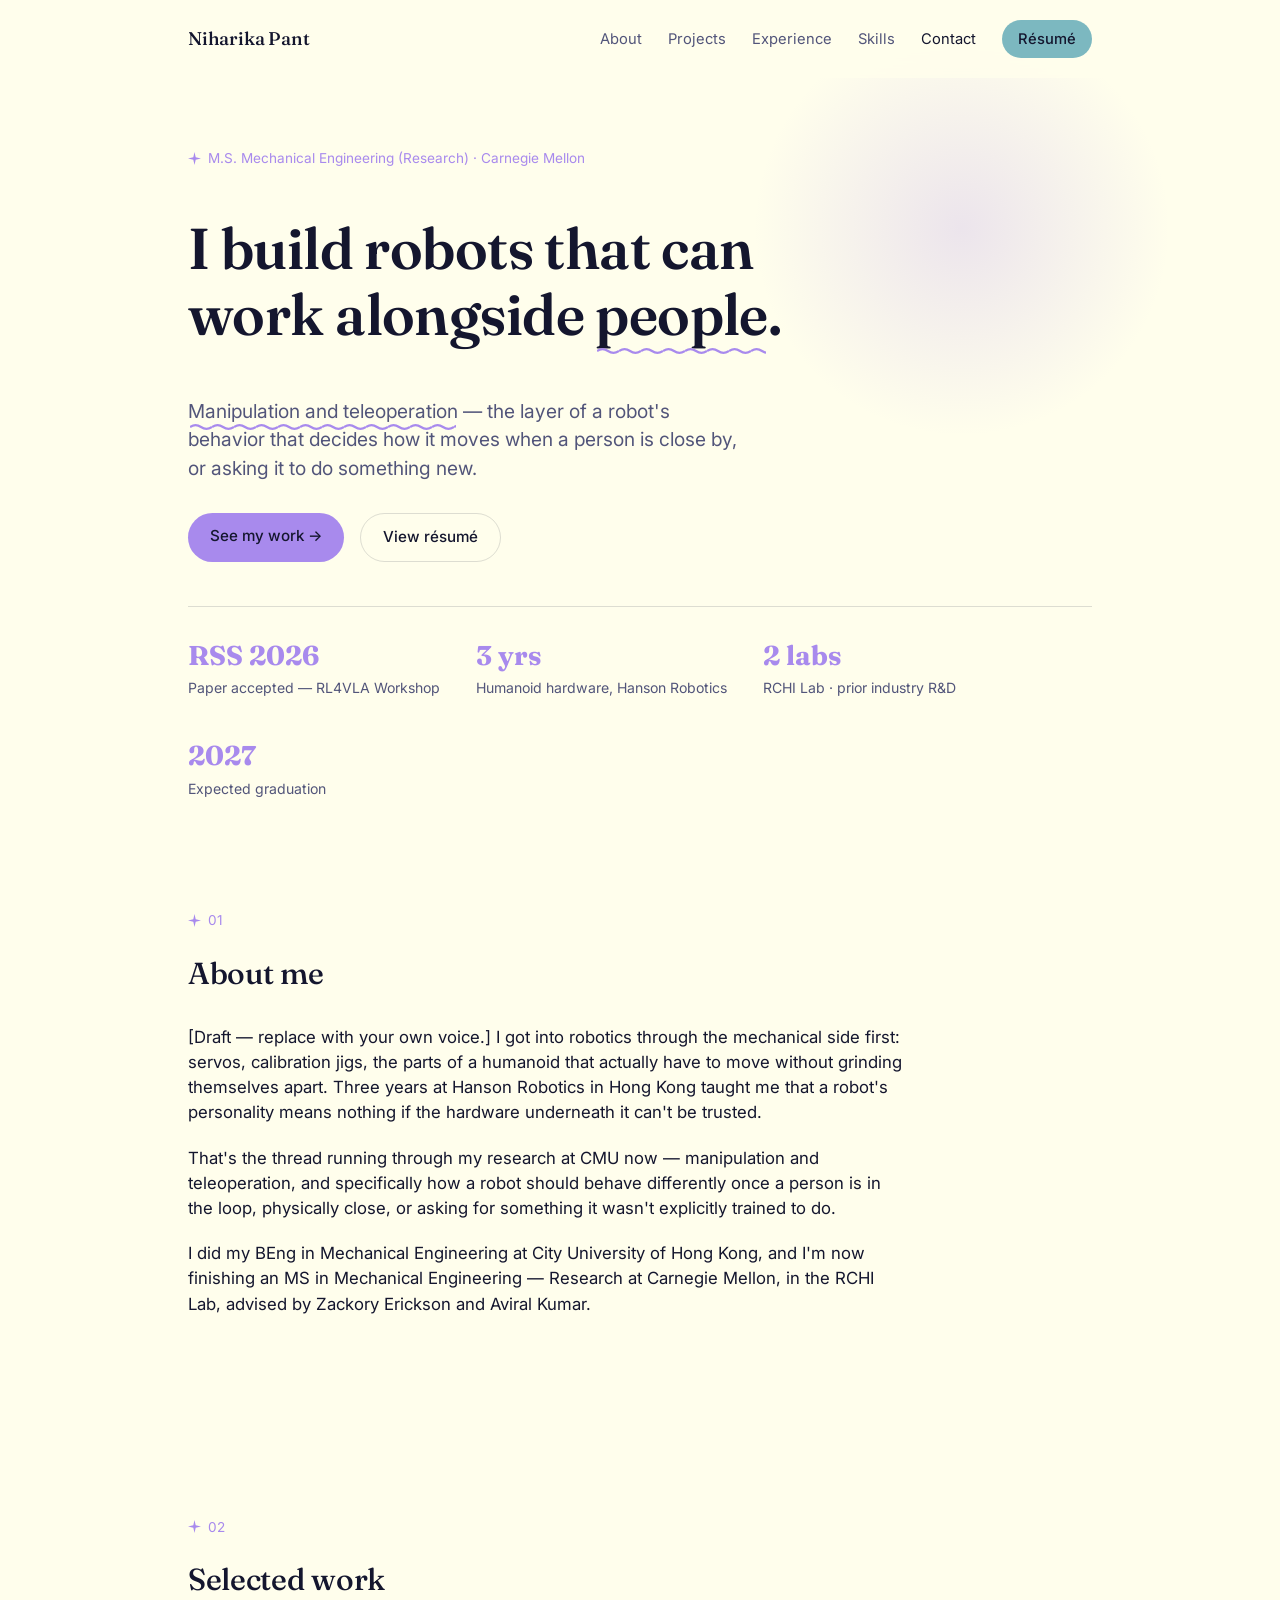
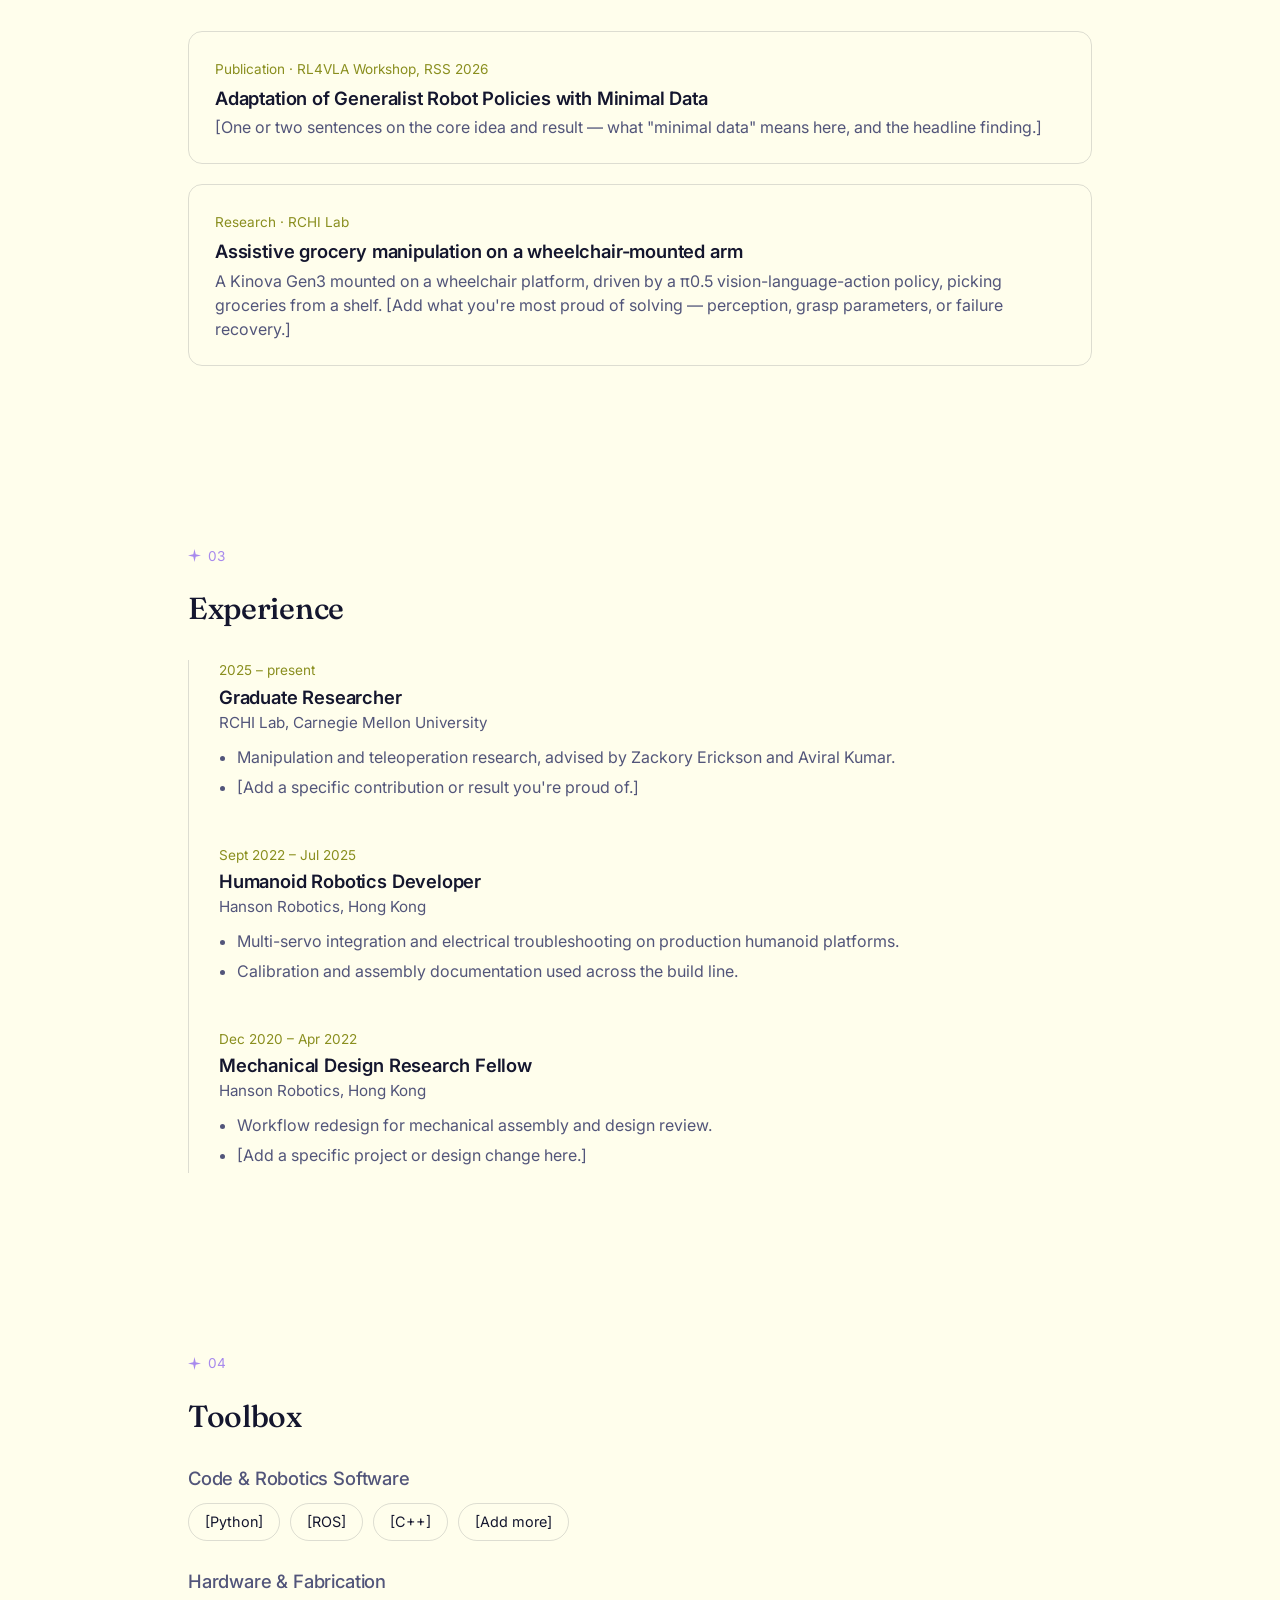
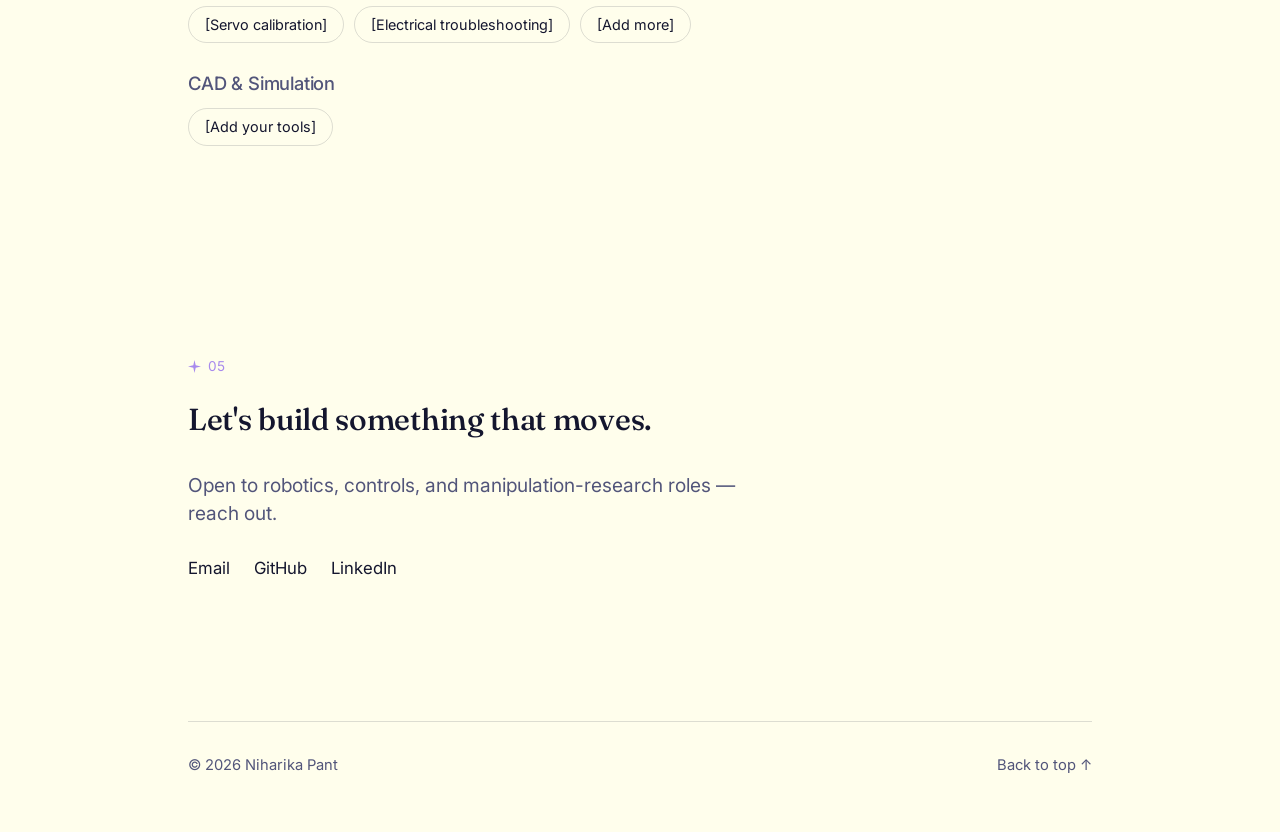
==== commit 7a4ec4b4: "cv added and made more purple" ====
--- a/index.html
+++ b/index.html
@@ -18,14 +18,14 @@
       <a href="#experience">Experience</a>
       <a href="#skills">Skills</a>
       <a href="#contact">Contact</a>
-      <a href="resume.pdf" class="btn-resume">Résumé</a>
+      <a href="resume.html" class="btn-resume">Résumé</a>
     </nav>
   </header>
 
   <main id="top">
 
     <!-- ---------------- hero ---------------- -->
-    <section style="padding: 70px 0 20px;">
+    <section class="hero" style="padding: 70px 0 20px;">
       <div class="section-eyebrow">M.S. Mechanical Engineering (Research) &middot; Carnegie Mellon</div>
       <h1>I build robots that can<br>work alongside <span class="scribble">people</span>.</h1>
       <p class="lede">
@@ -35,7 +35,7 @@
       </p>
       <div class="btn-row">
         <a href="#projects" class="btn-primary">See my work &rarr;</a>
-        <a href="resume.pdf" class="btn-ghost">Download résumé</a>
+        <a href="resume.html" class="btn-ghost">View résumé</a>
       </div>
 
       <div class="hero-stats">
--- a/assets/style.css
+++ b/assets/style.css
@@ -1,37 +1,38 @@
 /* ============================================================
    Niharika Pant — portfolio design tokens
-   Palette: Cherry Rose, Light Yellow, Lime Cream, Strong Cyan
+   Palette: Pear, Indigo, Ivory, Blue, Sea Breeze
    ============================================================ */
 
 @import url('https://fonts.googleapis.com/css2?family=Fraunces:opsz,wght@9..144,400;9..144,500;9..144,600&family=Inter:wght@400;500;600&display=swap');
 
 :root {
   /* source palette */
-  --cherry-rose: #b5185f;
-  --light-yellow: #feffe0;
-  --lime-cream: #d0e86e;
-  --strong-cyan: #35c1c2;
-
-  /* dark background — deep teal, derived to sit behind the palette above */
-  --bg-dark: #0e2b2b;
-  --bg-dark-2: #163c3c;
-  --bg-dark-3: #1f4d4d;
-  --text-dark: #feffe0;
-  --text-dark-dim: #b9c7ae;
+  --pear: #cbd83b;
+  --indigo: #a88aed;
+  --ivory: #fffeec;
+  --blue: #4b63b6;
+  --sea-breeze: #7cb8c0;
+
+  /* base background — kept light for readability, per request */
+  --bg-dark: #fffeec;
+  --bg-dark-2: #f4f1d6;
+  --bg-dark-3: #e9e4bd;
+  --text-dark: #14162e;
+  --text-dark-dim: #52557a;
 
   /* kept for any future light section */
-  --bg-light: #feffe0;
-  --bg-light-2: #f4f5cf;
-  --text-light: #163c3c;
-  --text-light-dim: #3c5252;
+  --bg-light: #fffeec;
+  --bg-light-2: #f4f1d6;
+  --text-light: #14162e;
+  --text-light-dim: #52557a;
 
   /* shared accents */
-  --accent: #35c1c2;
-  --accent-2: #d0e86e;
-  --terracotta: #d94f8a; /* brightened cherry rose, used for tags/labels */
-
-  --border-dark: rgba(254, 255, 224, 0.14);
-  --border-light: rgba(22, 60, 60, 0.15);
+  --accent: #a88aed;
+  --accent-2: #7cb8c0;
+  --terracotta: #8a8f1f; /* darkened Pear, for legible text on a light background */
+
+  --border-dark: rgba(20, 22, 46, 0.14);
+  --border-light: rgba(20, 22, 46, 0.14);
 
   --serif: 'Fraunces', Georgia, serif;
   --sans: 'Inter', -apple-system, BlinkMacSystemFont, sans-serif;
@@ -67,7 +68,7 @@
 
 ::selection {
   background: var(--accent);
-  color: var(--bg-dark);
+  color: var(--text-dark);
 }
 
 /* ---------- layout shell ---------- */
@@ -86,7 +87,7 @@
   align-items: center;
   justify-content: space-between;
   padding: 20px 0;
-  background: rgba(28, 10, 38, 0.72);
+  background: rgba(255, 254, 236, 0.82);
   backdrop-filter: blur(10px);
   -webkit-backdrop-filter: blur(10px);
   margin: 0 -28px;
@@ -121,11 +122,17 @@
 }
 
 .site-nav nav a.btn-resume {
-  color: var(--bg-dark);
+  color: var(--text-dark);
   background: var(--accent-2);
   padding: 8px 16px;
   border-radius: 999px;
   font-weight: 500;
+  transition: font-weight 0.15s ease, transform 0.15s ease;
+}
+
+.site-nav nav a.btn-resume:hover {
+  font-weight: 700;
+  transform: translateY(-1px);
 }
 
 section[id] {
@@ -190,6 +197,22 @@
 
 .prose p { margin: 0 0 20px; }
 
+.hero {
+  position: relative;
+}
+
+.hero::before {
+  content: '';
+  position: absolute;
+  top: -60px;
+  right: -80px;
+  width: 420px;
+  height: 420px;
+  background: radial-gradient(circle, rgba(168, 138, 237, 0.22) 0%, rgba(168, 138, 237, 0) 70%);
+  pointer-events: none;
+  z-index: -1;
+}
+
 /* ---------- hero stats ---------- */
 
 .hero-stats {
@@ -205,7 +228,7 @@
   display: block;
   font-family: var(--serif);
   font-size: 1.7rem;
-  color: var(--accent-2);
+  color: var(--accent);
 }
 
 .hero-stats .stat span {
@@ -221,9 +244,15 @@
   font-size: 0.95rem;
   font-weight: 500;
   display: inline-block;
-}
-
-.btn-primary { background: var(--accent); color: var(--bg-dark); }
+  transition: font-weight 0.15s ease, transform 0.15s ease;
+}
+
+.btn-primary:hover, .btn-ghost:hover {
+  font-weight: 700;
+  transform: translateY(-1px);
+}
+
+.btn-primary { background: var(--accent); color: var(--text-dark); }
 .btn-ghost { border: 1px solid var(--border-dark); }
 
 /* ---------- scroll reveal ---------- */
@@ -250,7 +279,7 @@
 
 .section-eyebrow {
   font-size: 0.85rem;
-  color: var(--accent-2);
+  color: var(--accent);
   margin-bottom: 8px;
   display: flex;
   align-items: center;
@@ -287,7 +316,7 @@
   right: 2px;
   bottom: -6px;
   height: 8px;
-  background-color: var(--accent-2);
+  background-color: var(--accent);
   -webkit-mask: url("data:image/svg+xml,%3Csvg xmlns='http://www.w3.org/2000/svg' viewBox='0 0 24 8'%3E%3Cpath d='M0 4 Q6 0 12 4 T24 4' stroke='black' stroke-width='2.5' fill='none'/%3E%3C/svg%3E") repeat-x left center / 22px 8px;
   mask: url("data:image/svg+xml,%3Csvg xmlns='http://www.w3.org/2000/svg' viewBox='0 0 24 8'%3E%3Cpath d='M0 4 Q6 0 12 4 T24 4' stroke='black' stroke-width='2.5' fill='none'/%3E%3C/svg%3E") repeat-x left center / 22px 8px;
 }
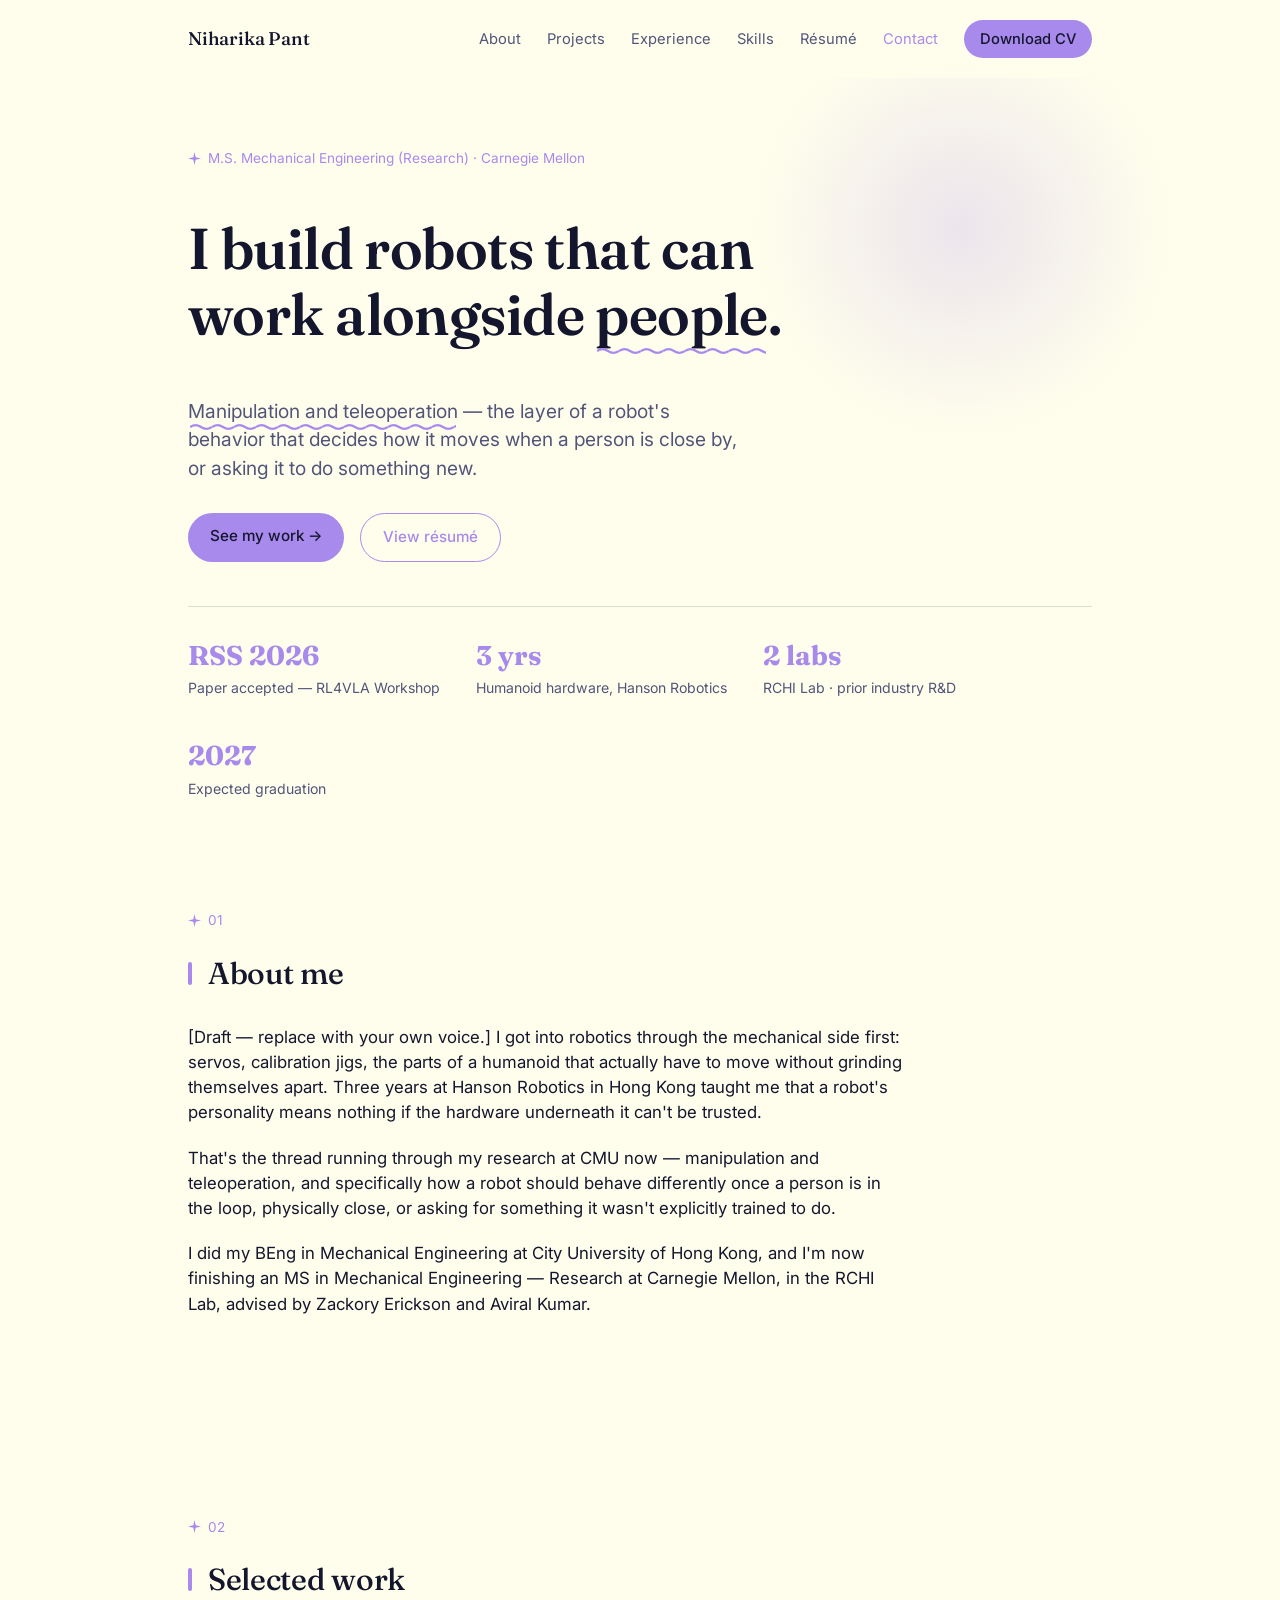
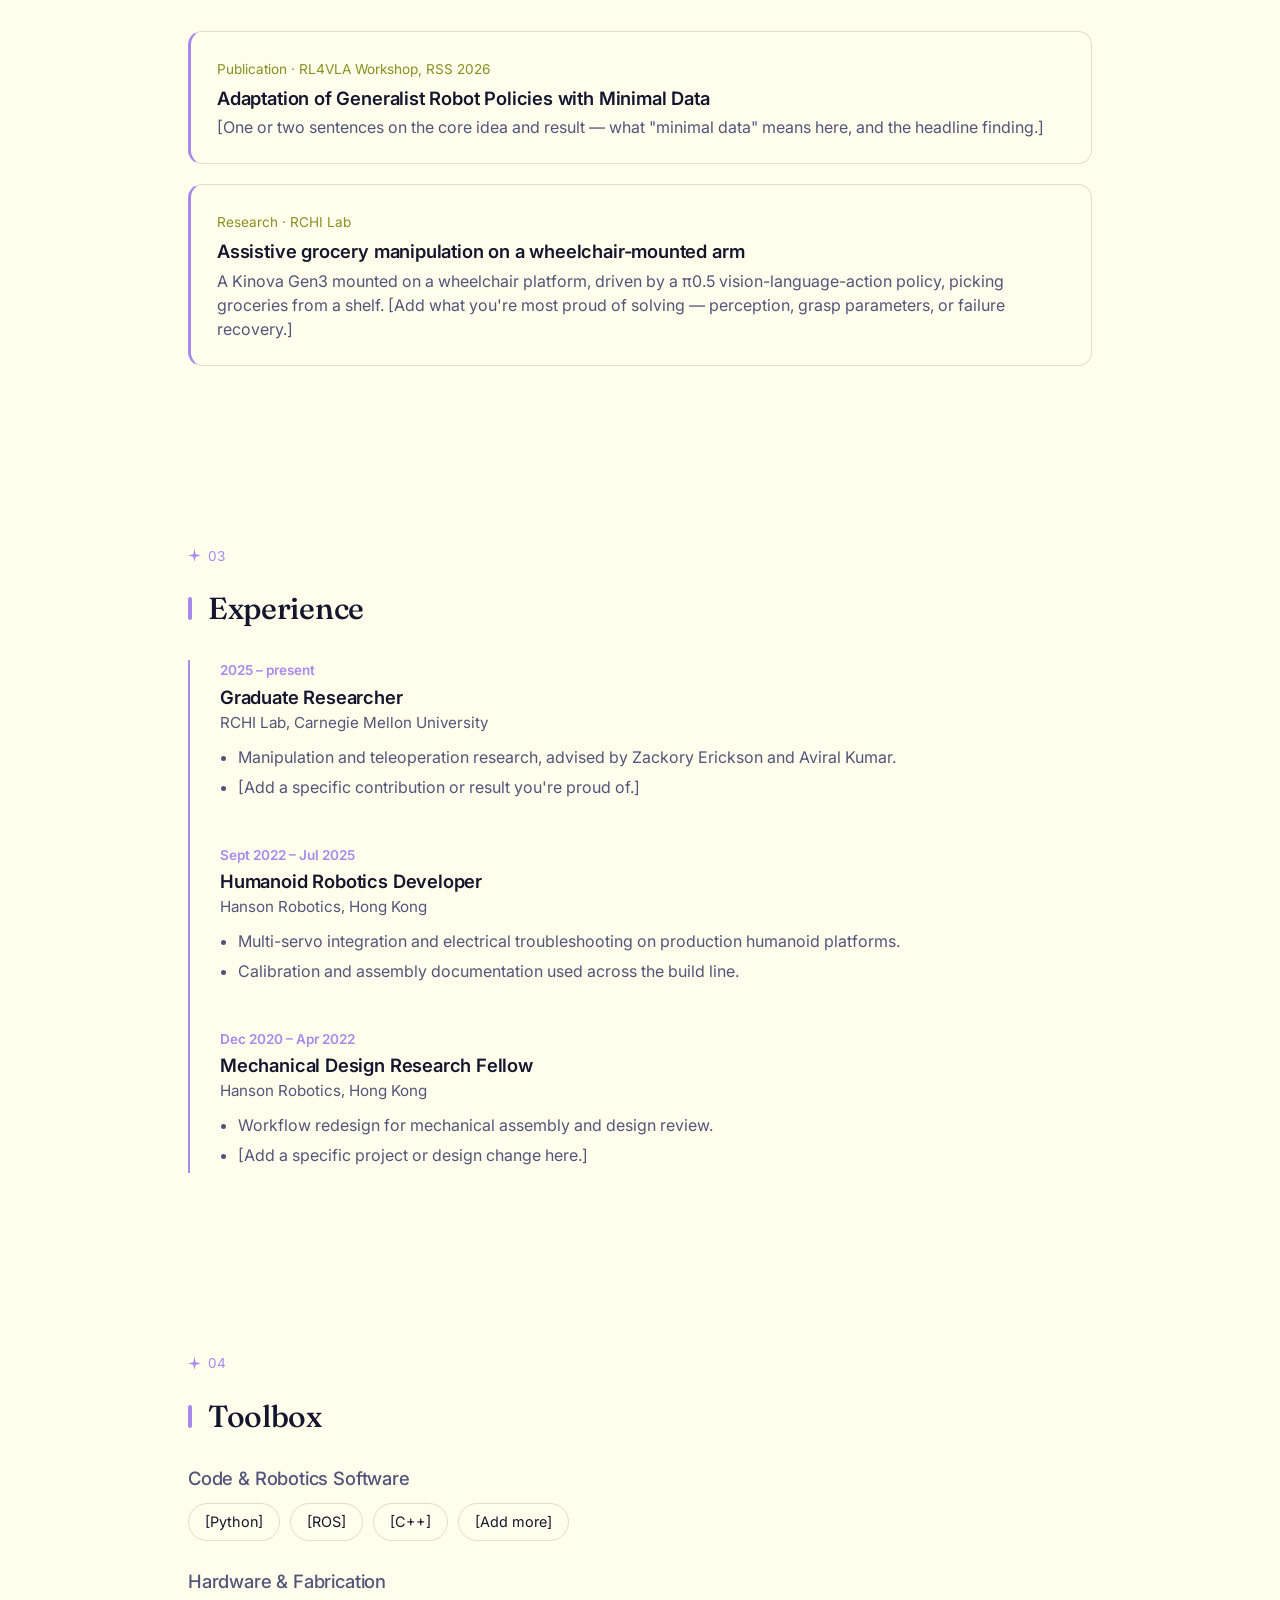
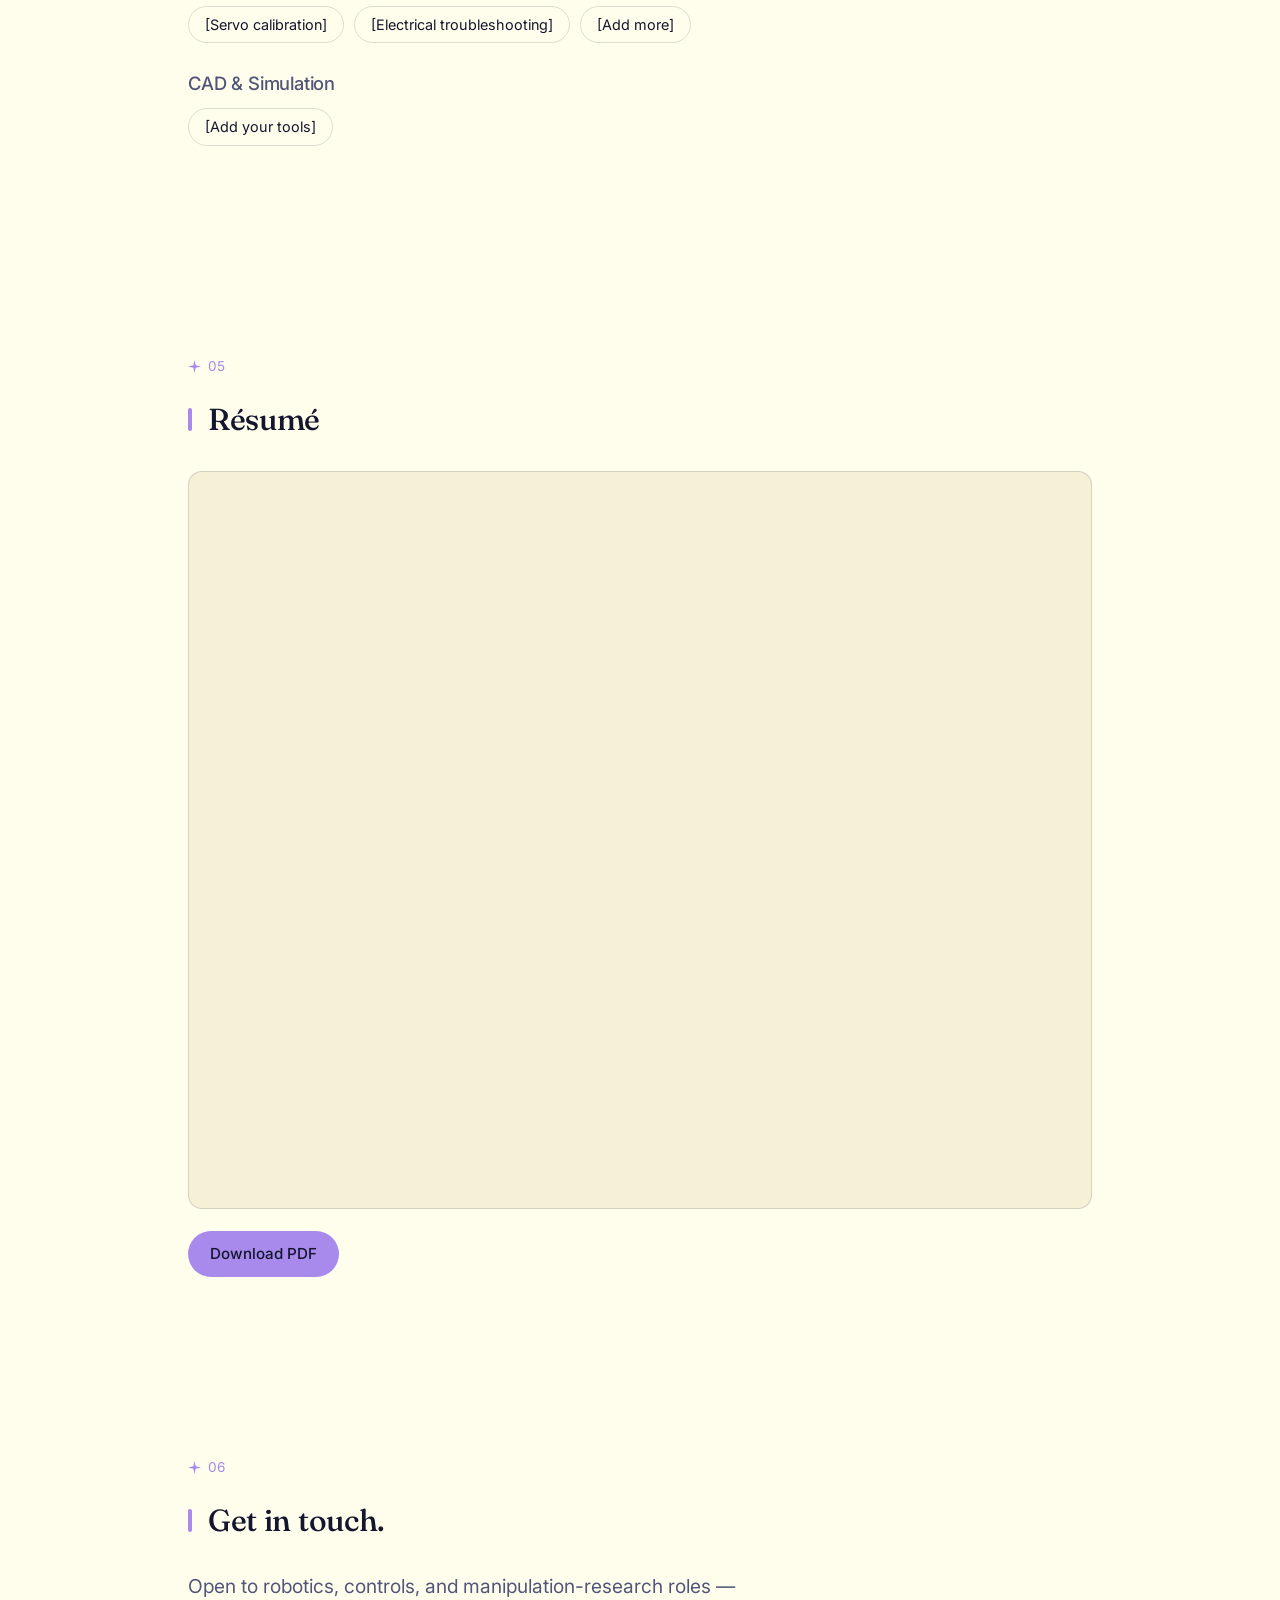
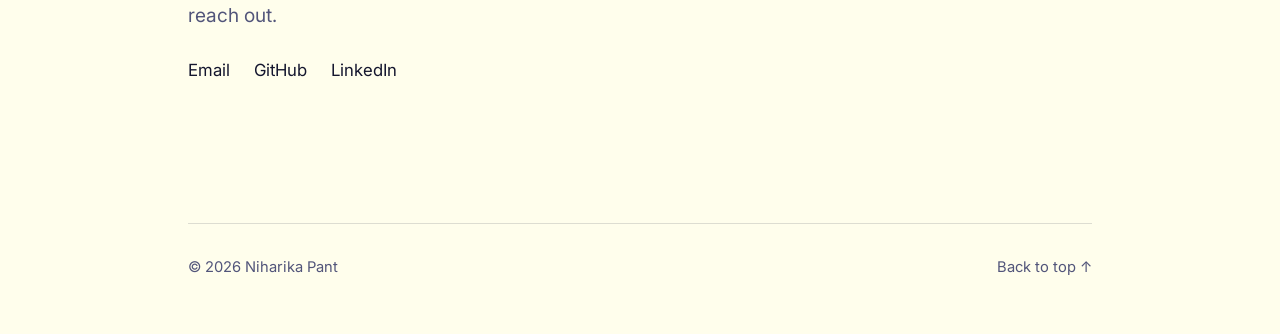
==== commit 6ae8d4ba: "resume page, colour and style update" ====
--- a/index.html
+++ b/index.html
@@ -17,8 +17,9 @@
       <a href="#projects">Projects</a>
       <a href="#experience">Experience</a>
       <a href="#skills">Skills</a>
+      <a href="#resume">Résumé</a>
       <a href="#contact">Contact</a>
-      <a href="resume.html" class="btn-resume">Résumé</a>
+      <a href="resume.pdf" class="btn-resume" download>Download CV</a>
     </nav>
   </header>
 
@@ -35,7 +36,7 @@
       </p>
       <div class="btn-row">
         <a href="#projects" class="btn-primary">See my work &rarr;</a>
-        <a href="resume.html" class="btn-ghost">View résumé</a>
+        <a href="#resume" class="btn-ghost">View résumé</a>
       </div>
 
       <div class="hero-stats">
@@ -175,10 +176,27 @@
       </div>
     </section>
 
+    <!-- ---------------- resume ---------------- -->
+    <section id="resume" class="page-section reveal">
+      <div class="section-eyebrow">05</div>
+      <h2>Résumé</h2>
+      <div class="resume-frame-wrap">
+        <iframe src="resume.pdf" title="Niharika Pant's résumé">
+          <p class="resume-fallback">
+            Your browser can't display the PDF inline.
+            <a href="resume.pdf" class="btn-primary" style="margin-top: 12px;">Download the résumé</a>
+          </p>
+        </iframe>
+      </div>
+      <div class="btn-row" style="margin-top: 22px;">
+        <a href="resume.pdf" class="btn-primary" download>Download PDF</a>
+      </div>
+    </section>
+
     <!-- ---------------- contact ---------------- -->
     <section id="contact" class="page-section reveal" style="padding-bottom: 40px;">
-      <div class="section-eyebrow">05</div>
-      <h2>Let's build something that moves.</h2>
+      <div class="section-eyebrow">06</div>
+      <h2>Get in touch.</h2>
       <p class="lede">Open to robotics, controls, and manipulation-research roles — reach out.</p>
       <div class="contact-links">
         <a href="mailto:you@example.com">Email</a>
--- a/assets/style.css
+++ b/assets/style.css
@@ -118,21 +118,22 @@
 
 .site-nav nav a:hover,
 .site-nav nav a.active {
-  color: var(--text-dark);
+  color: var(--accent);
 }
 
 .site-nav nav a.btn-resume {
   color: var(--text-dark);
-  background: var(--accent-2);
+  background: var(--accent);
   padding: 8px 16px;
   border-radius: 999px;
   font-weight: 500;
-  transition: font-weight 0.15s ease, transform 0.15s ease;
+  transition: font-weight 0.15s ease, transform 0.2s ease, box-shadow 0.2s ease;
 }
 
 .site-nav nav a.btn-resume:hover {
   font-weight: 700;
-  transform: translateY(-1px);
+  transform: translateY(-3px) scale(1.04);
+  box-shadow: 0 8px 18px rgba(168, 138, 237, 0.35);
 }
 
 section[id] {
@@ -244,16 +245,18 @@
   font-size: 0.95rem;
   font-weight: 500;
   display: inline-block;
-  transition: font-weight 0.15s ease, transform 0.15s ease;
+  transition: font-weight 0.15s ease, transform 0.2s ease, box-shadow 0.2s ease;
 }
 
 .btn-primary:hover, .btn-ghost:hover {
   font-weight: 700;
-  transform: translateY(-1px);
+  transform: translateY(-4px) scale(1.04);
+  box-shadow: 0 10px 22px rgba(168, 138, 237, 0.35);
 }
 
 .btn-primary { background: var(--accent); color: var(--text-dark); }
-.btn-ghost { border: 1px solid var(--border-dark); }
+.btn-ghost { border: 1px solid var(--accent); color: var(--accent); }
+.btn-ghost:hover { background: var(--accent); color: var(--text-dark); }
 
 /* ---------- scroll reveal ---------- */
 
@@ -275,7 +278,22 @@
 /* ---------- section spacing ---------- */
 
 section.page-section { padding: 90px 0; }
-section.page-section h2 { margin-bottom: 34px; }
+section.page-section h2 {
+  margin-bottom: 34px;
+  position: relative;
+  padding-left: 20px;
+}
+
+section.page-section h2::before {
+  content: '';
+  position: absolute;
+  left: 0;
+  top: 6px;
+  bottom: 6px;
+  width: 4px;
+  border-radius: 2px;
+  background: var(--accent);
+}
 
 .section-eyebrow {
   font-size: 0.85rem;
@@ -331,6 +349,7 @@
   display: block;
   padding: 24px 26px;
   border: 1px solid var(--border-dark);
+  border-left: 3px solid var(--accent);
   border-radius: 14px;
   transition: border-color 0.25s ease, transform 0.25s ease;
 }
@@ -342,11 +361,12 @@
 
 /* ---------- timeline (experience) ---------- */
 
-.timeline { border-left: 1px solid var(--border-dark); padding-left: 30px; display: grid; gap: 40px; }
+.timeline { border-left: 2px solid var(--accent); padding-left: 30px; display: grid; gap: 40px; }
 
 .timeline-item .dates {
   font-size: 0.85rem;
-  color: var(--terracotta);
+  color: var(--accent);
+  font-weight: 600;
 }
 
 .timeline-item h3 { margin: 6px 0 4px; }
@@ -383,4 +403,28 @@
   font-size: 1.05rem;
 }
 
-.contact-links a:hover { color: var(--accent-2); }
+.contact-links a:hover { color: var(--accent); }
+
+/* ---------- résumé embed ---------- */
+
+.resume-frame-wrap {
+  border: 1px solid var(--border-dark);
+  border-radius: 14px;
+  overflow: hidden;
+  height: 82vh;
+  min-height: 500px;
+  background: var(--bg-dark-2);
+}
+
+.resume-frame-wrap iframe {
+  width: 100%;
+  height: 100%;
+  border: 0;
+  display: block;
+}
+
+.resume-fallback {
+  padding: 60px 24px;
+  text-align: center;
+  color: var(--text-dark-dim);
+}
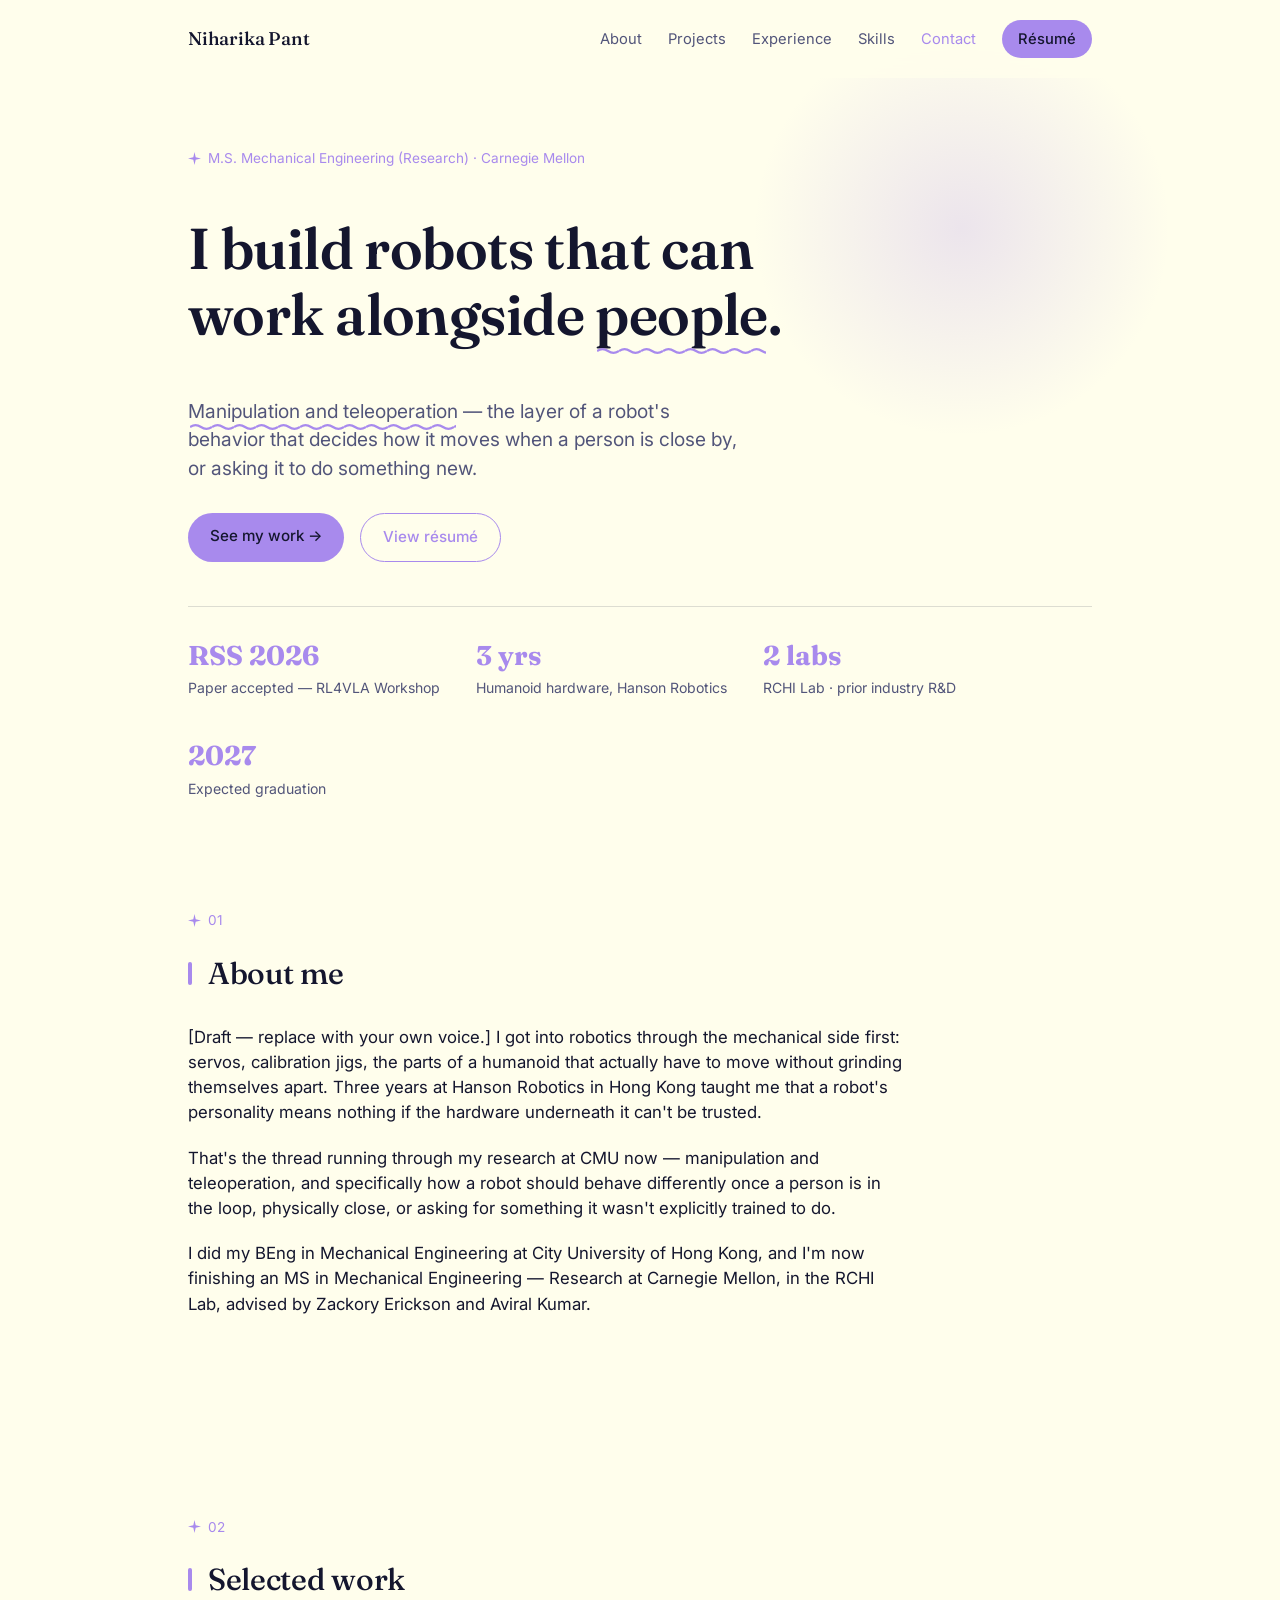
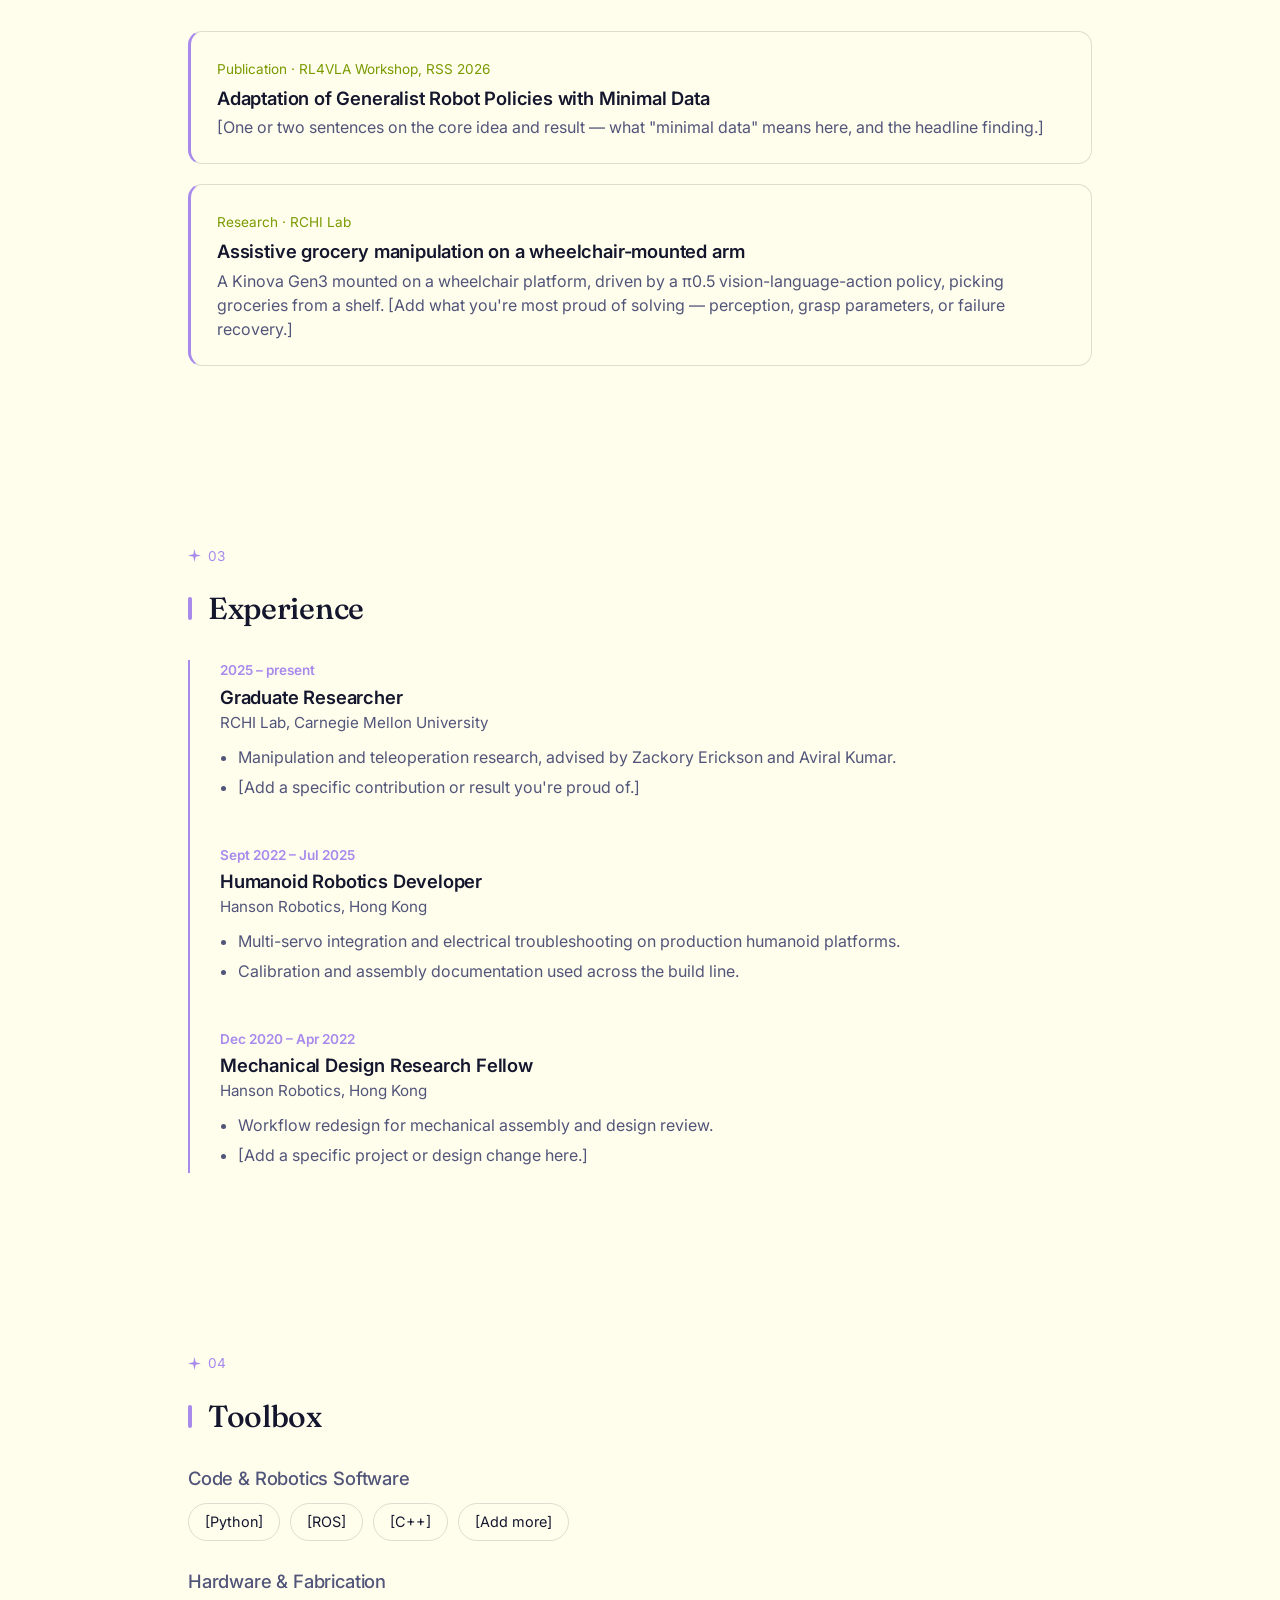
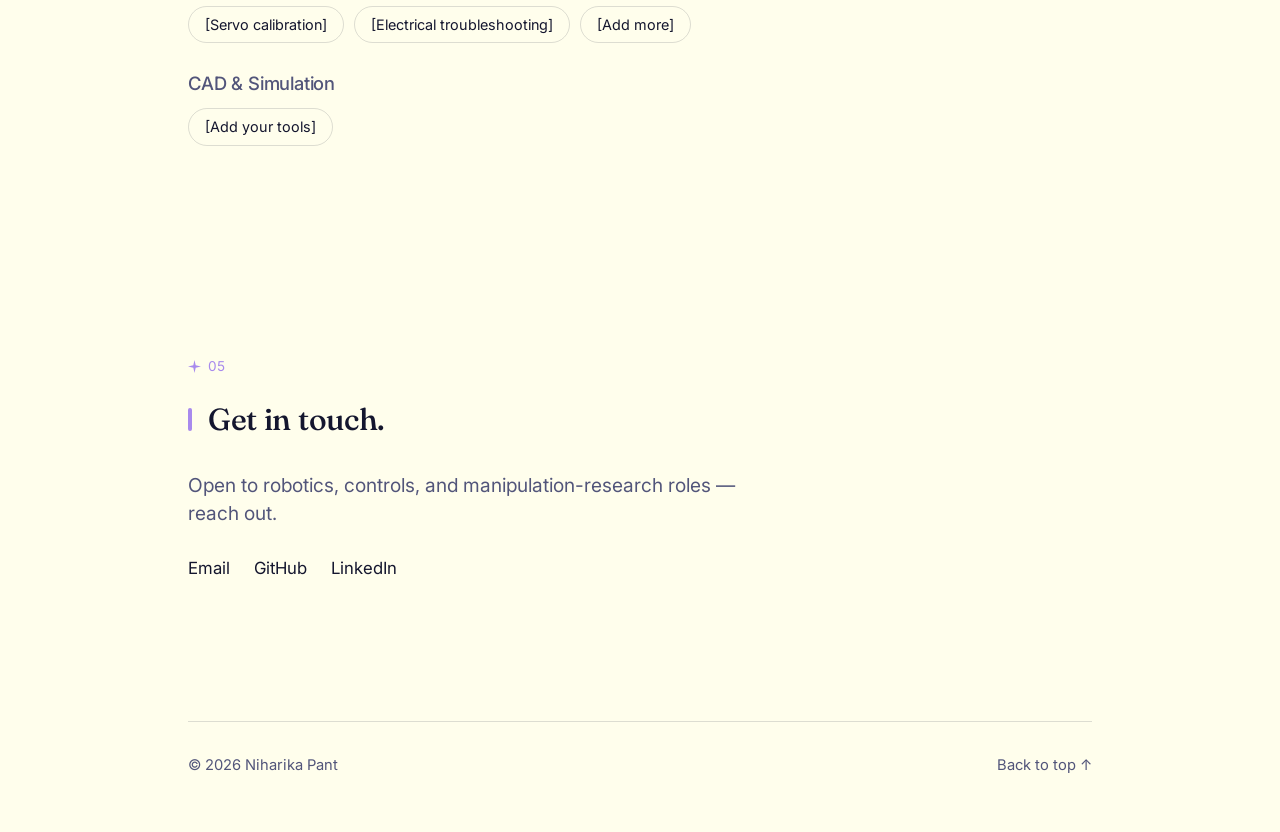
==== commit a52e9b02: "update" ====
--- a/index.html
+++ b/index.html
@@ -17,9 +17,8 @@
       <a href="#projects">Projects</a>
       <a href="#experience">Experience</a>
       <a href="#skills">Skills</a>
-      <a href="#resume">Résumé</a>
       <a href="#contact">Contact</a>
-      <a href="resume.pdf" class="btn-resume" download>Download CV</a>
+      <a href="resume.html" class="btn-resume">Résumé</a>
     </nav>
   </header>
 
@@ -36,7 +35,7 @@
       </p>
       <div class="btn-row">
         <a href="#projects" class="btn-primary">See my work &rarr;</a>
-        <a href="#resume" class="btn-ghost">View résumé</a>
+        <a href="resume.html" class="btn-ghost">View résumé</a>
       </div>
 
       <div class="hero-stats">
@@ -176,26 +175,9 @@
       </div>
     </section>
 
-    <!-- ---------------- resume ---------------- -->
-    <section id="resume" class="page-section reveal">
-      <div class="section-eyebrow">05</div>
-      <h2>Résumé</h2>
-      <div class="resume-frame-wrap">
-        <iframe src="resume.pdf" title="Niharika Pant's résumé">
-          <p class="resume-fallback">
-            Your browser can't display the PDF inline.
-            <a href="resume.pdf" class="btn-primary" style="margin-top: 12px;">Download the résumé</a>
-          </p>
-        </iframe>
-      </div>
-      <div class="btn-row" style="margin-top: 22px;">
-        <a href="resume.pdf" class="btn-primary" download>Download PDF</a>
-      </div>
-    </section>
-
     <!-- ---------------- contact ---------------- -->
     <section id="contact" class="page-section reveal" style="padding-bottom: 40px;">
-      <div class="section-eyebrow">06</div>
+      <div class="section-eyebrow">05</div>
       <h2>Get in touch.</h2>
       <p class="lede">Open to robotics, controls, and manipulation-research roles — reach out.</p>
       <div class="contact-links">
--- a/assets/style.css
+++ b/assets/style.css
@@ -29,7 +29,7 @@
   /* shared accents */
   --accent: #a88aed;
   --accent-2: #7cb8c0;
-  --terracotta: #8a8f1f; /* darkened Pear, for legible text on a light background */
+  --terracotta: #7a9a00; /* brighter Pear-derived green, still legible on light bg */
 
   --border-dark: rgba(20, 22, 46, 0.14);
   --border-light: rgba(20, 22, 46, 0.14);
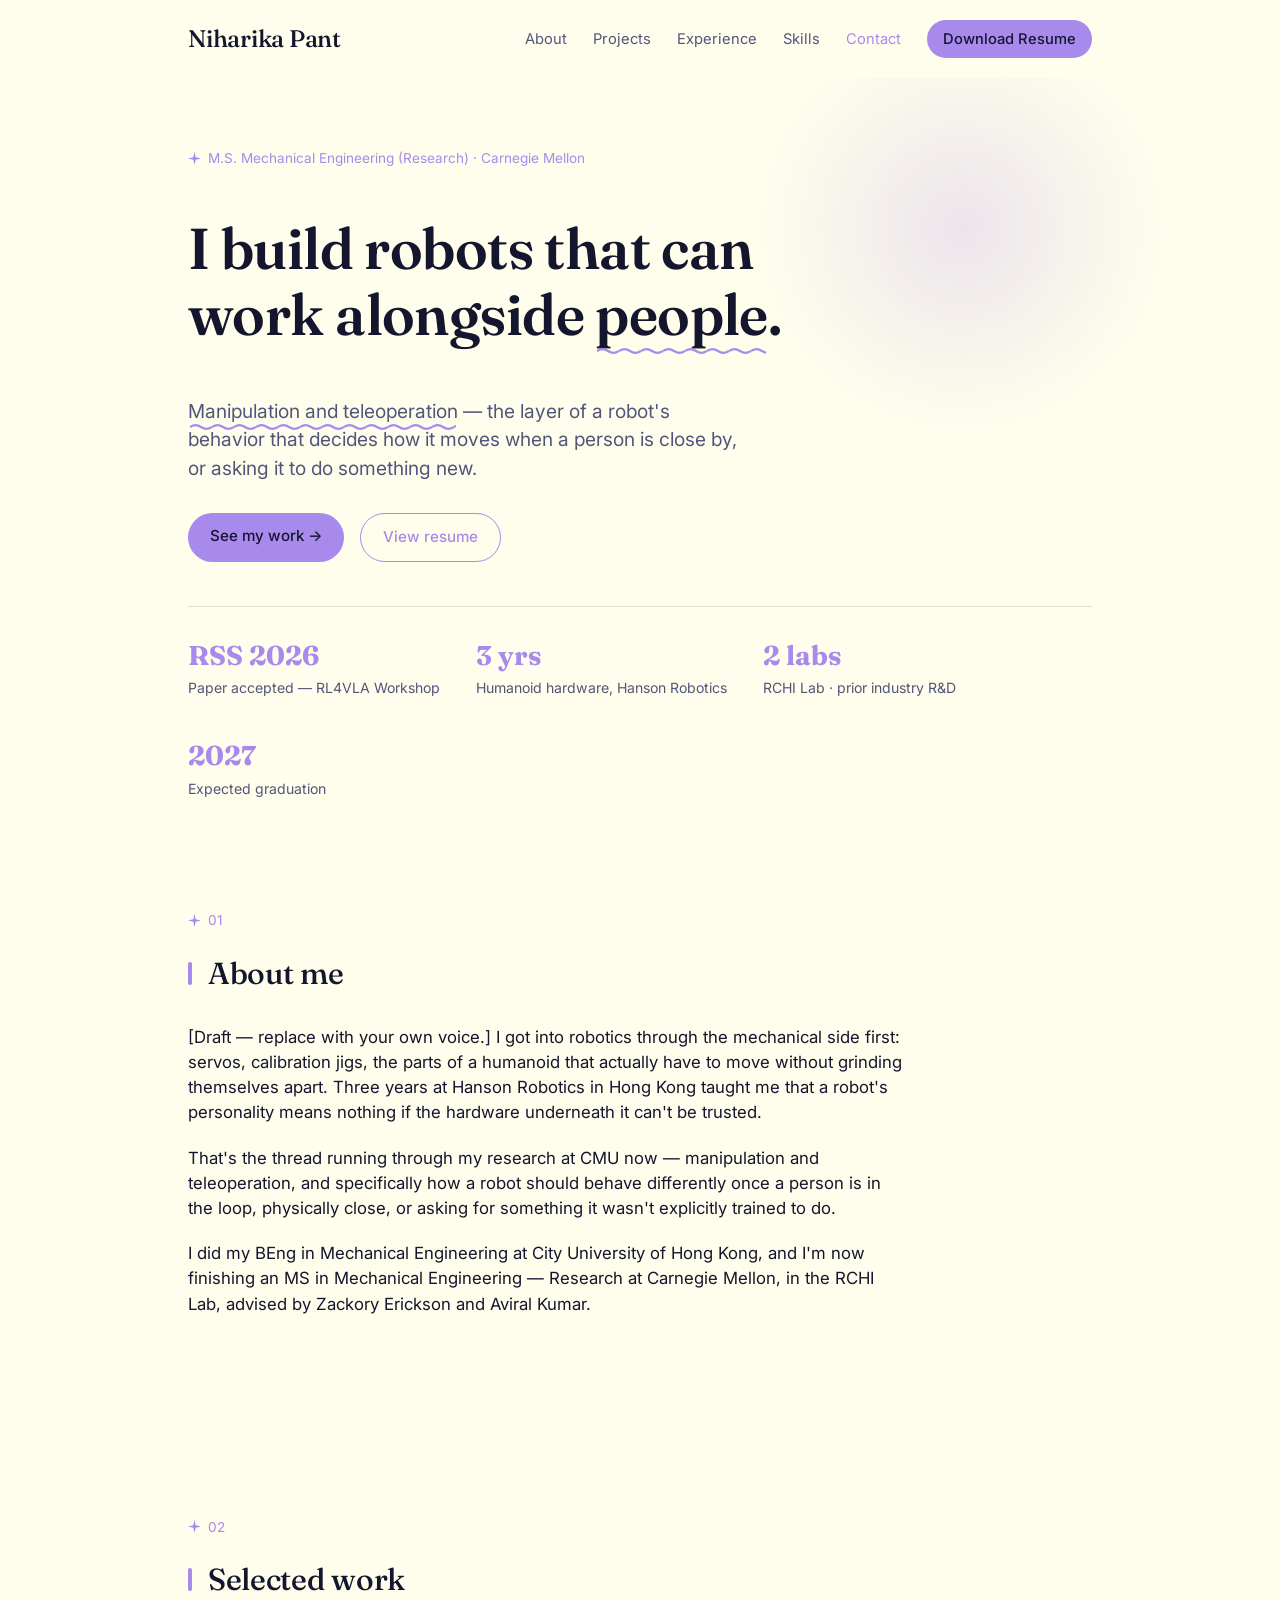
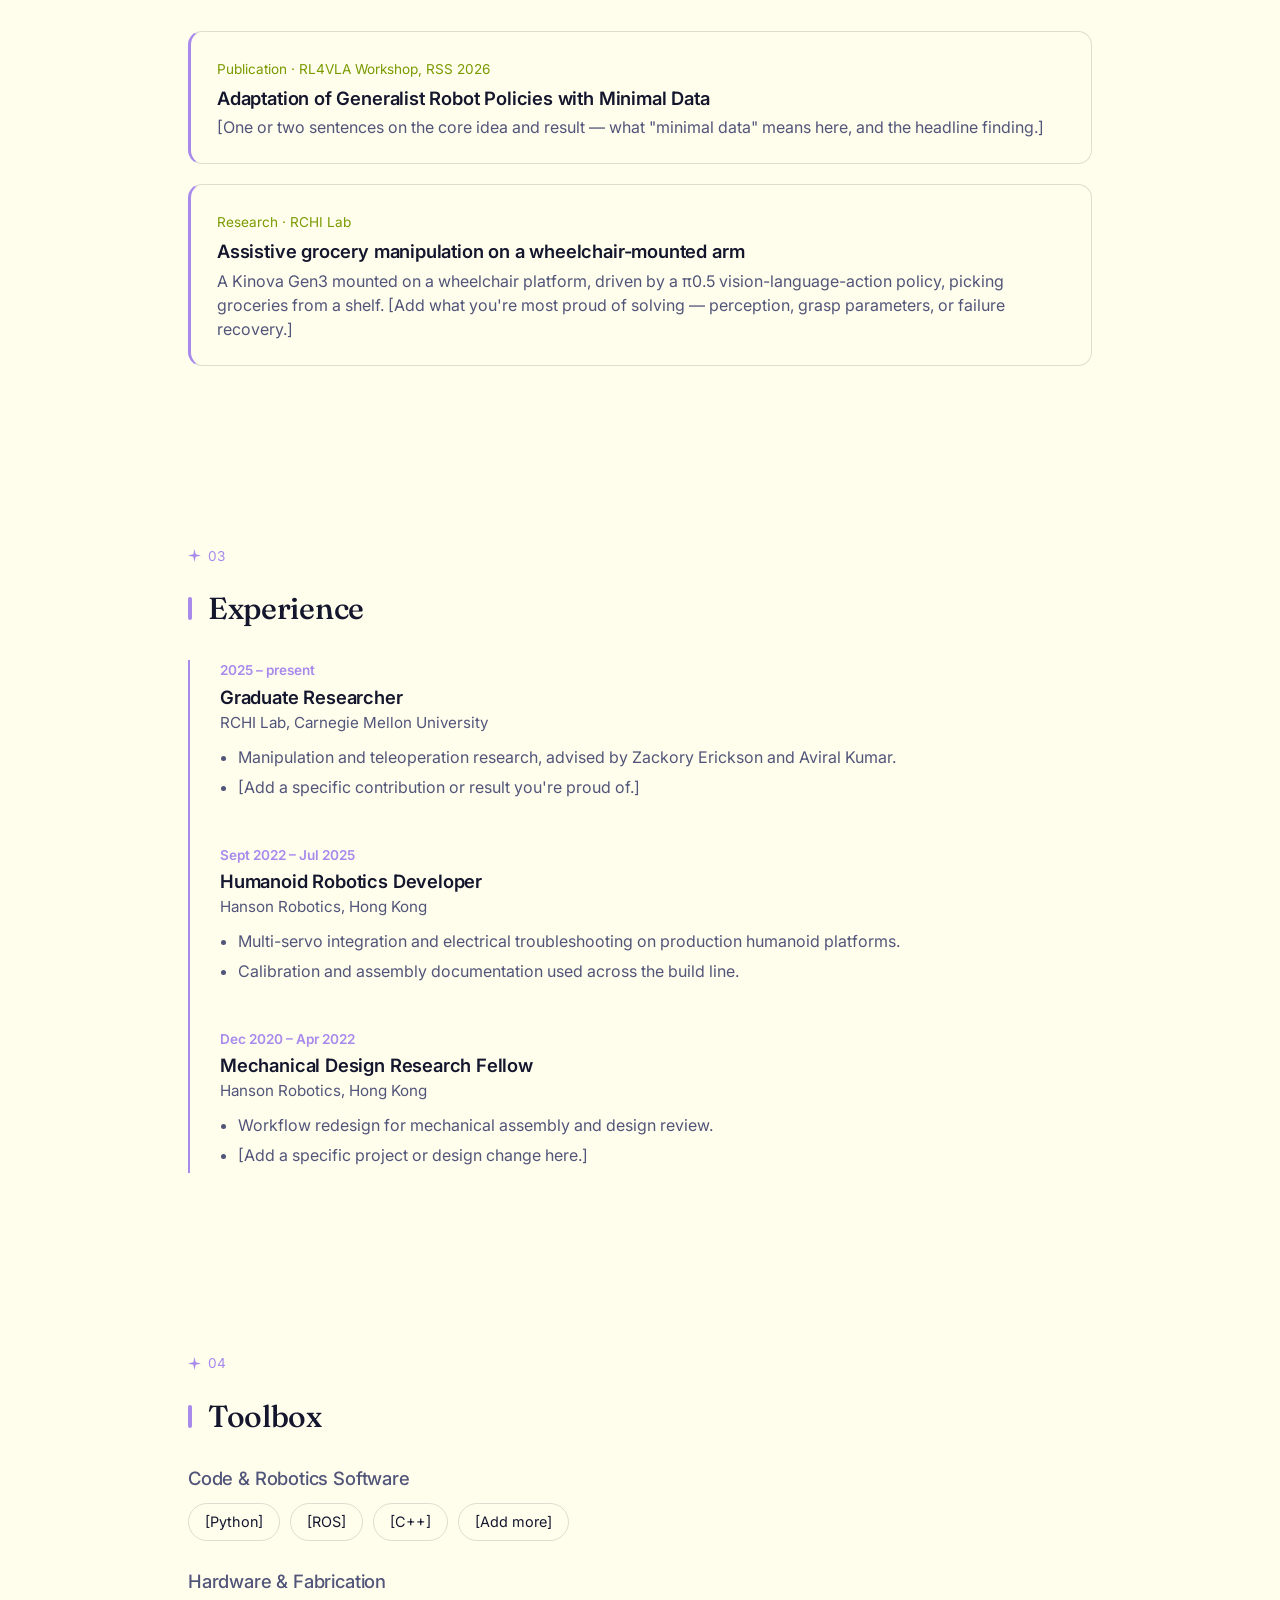
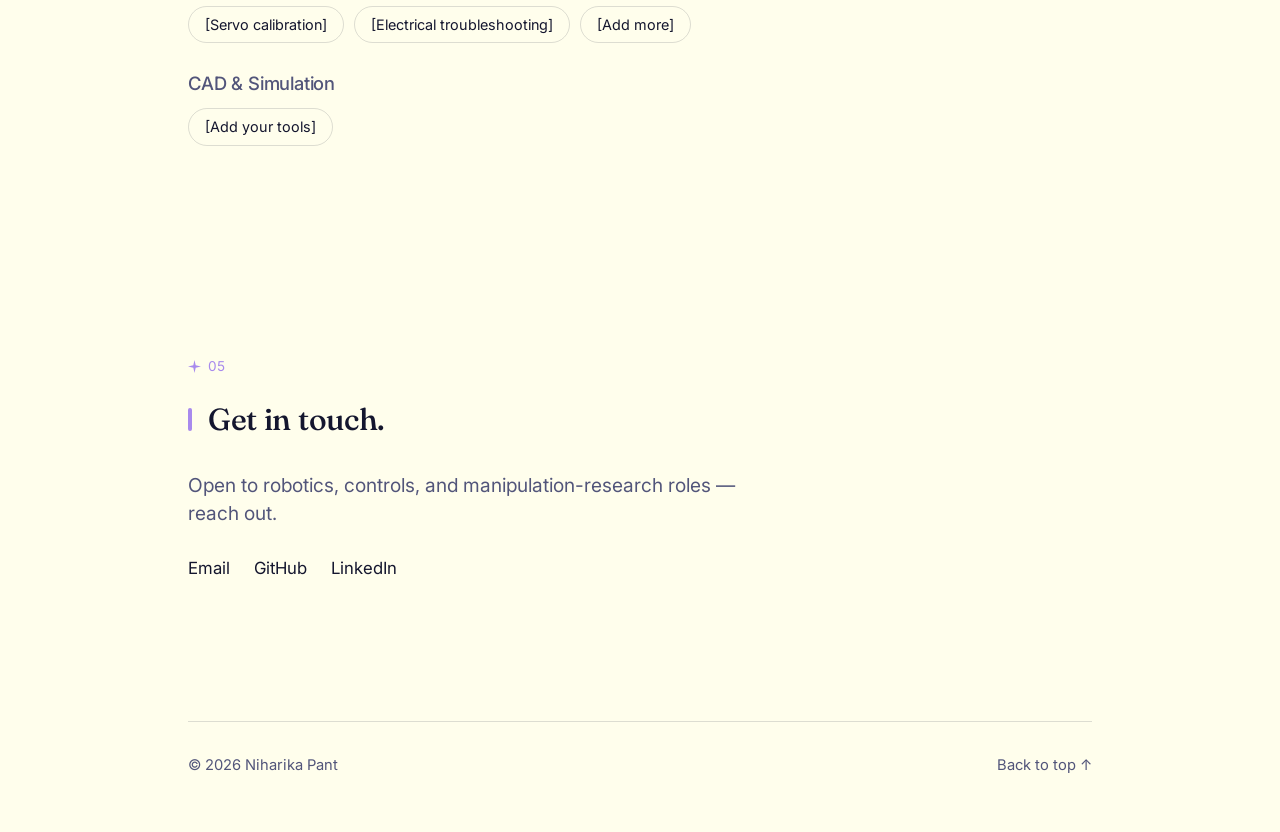
==== commit cc2a07f8: "name font size increased" ====
--- a/index.html
+++ b/index.html
@@ -18,7 +18,7 @@
       <a href="#experience">Experience</a>
       <a href="#skills">Skills</a>
       <a href="#contact">Contact</a>
-      <a href="resume.html" class="btn-resume">Résumé</a>
+      <a href="resume.html" class="btn-resume">Download Resume</a>
     </nav>
   </header>
 
@@ -35,7 +35,7 @@
       </p>
       <div class="btn-row">
         <a href="#projects" class="btn-primary">See my work &rarr;</a>
-        <a href="resume.html" class="btn-ghost">View résumé</a>
+        <a href="resume.html" class="btn-ghost">View resume</a>
       </div>
 
       <div class="hero-stats">
--- a/assets/style.css
+++ b/assets/style.css
@@ -97,7 +97,7 @@
 
 .site-nav .wordmark {
   font-family: var(--serif);
-  font-size: 1.15rem;
+  font-size: 1.5rem;
   font-weight: 500;
   letter-spacing: -0.01em;
 }
